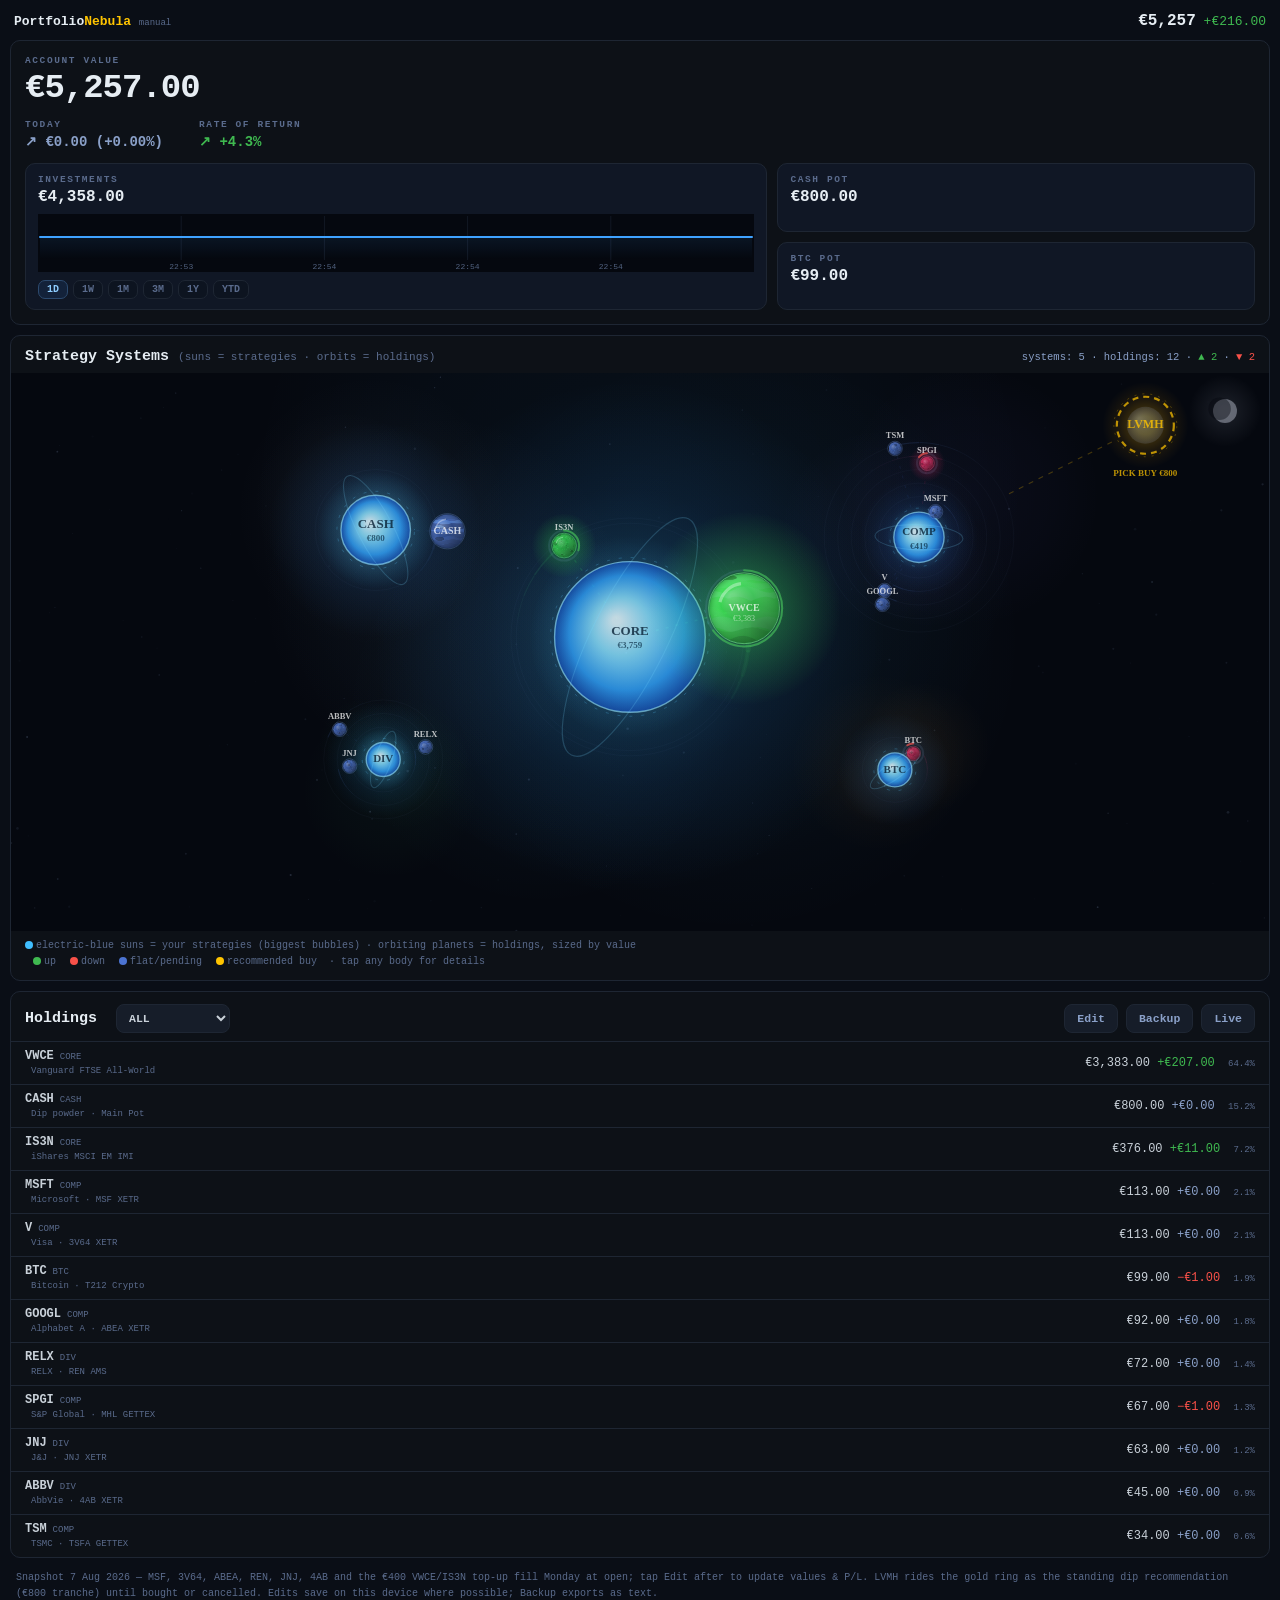
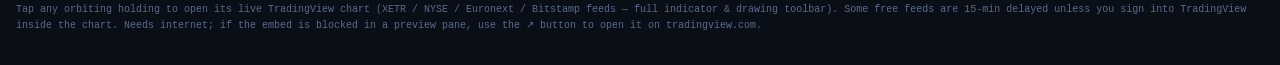
==== index.html @ 0f2f7b7f "Poll immediately on load + BTC price fallback via Worker Yahoo proxy when CoinGecko unreachable" ====
<!DOCTYPE html>
<html lang="en">
<head>
<meta charset="UTF-8">
<meta name="viewport" content="width=device-width, initial-scale=1.0, maximum-scale=1.0, user-scalable=no, viewport-fit=cover">
<meta name="apple-mobile-web-app-capable" content="yes">
<meta name="apple-mobile-web-app-status-bar-style" content="black-translucent">
<meta name="apple-mobile-web-app-title" content="Nebula">
<meta name="theme-color" content="#05080f">
<title>Portfolio Nebula — Final Trade style</title>
<style>
  :root{
    color-scheme:dark;
    --bg:#0a0e16; --card:#0d1117; --border:#1e2633;
    --text:#c9d1d9; --muted:#8aa0c8; --dim:#5a6b8c;
    --green:#3fb950; --red:#f85149; --blue:#4b73d2; --gold:#ffc400;
  }
  *{margin:0;padding:0;box-sizing:border-box;-webkit-tap-highlight-color:transparent}
  html,body{height:100%}
  body{
    background:var(--bg); color:var(--text);
    font-family:ui-monospace,SFMono-Regular,Menlo,Consolas,monospace;
    padding-top:env(safe-area-inset-top); overscroll-behavior:none;
  }
  .card{
    background:var(--card); border:1px solid var(--border); border-radius:10px;
    margin:10px; overflow:hidden;
  }
  .card-head{
    display:flex; justify-content:space-between; align-items:baseline;
    padding:12px 14px 8px; gap:10px; flex-wrap:wrap;
  }
  .card-head h3{font-size:15px; font-weight:600; color:#e6edf3}
  .card-head h3 small{color:var(--dim); font-weight:400; font-size:11px}
  #neb-status{font-size:10.5px; color:var(--muted); text-align:right}
  #stage{position:relative}
  canvas{display:block; width:100%; background:#05080f; touch-action:manipulation}
  .neb-legend{
    padding:7px 14px 10px; font-size:10px; color:var(--dim); line-height:1.6;
  }
  .neb-legend i{display:inline-block;width:8px;height:8px;border-radius:50%;margin:0 3px 0 8px;vertical-align:-1px}
  #tt{
    position:absolute; pointer-events:none; opacity:0; transition:opacity .15s;
    background:rgba(10,14,22,.94); border:1px solid var(--border); border-radius:8px;
    padding:8px 10px; font-size:11px; line-height:1.5; max-width:240px; z-index:5;
  }
  /* account value hero */
  .alabel{font-size:9.5px;letter-spacing:1.6px;color:var(--dim);font-weight:700}
  #acctVal{font-size:34px;font-weight:700;color:#e6edf3;letter-spacing:-1px;margin:3px 0 12px;font-variant-numeric:tabular-nums}
  .astat{font-size:14px;font-weight:700;margin-top:3px;font-variant-numeric:tabular-nums}
  .pot{background:#101725;border:1px solid var(--border);border-radius:10px;padding:10px 12px}
  .pval{font-size:16px;font-weight:700;color:#e6edf3;margin-top:3px;font-variant-numeric:tabular-nums}
  #spark{width:100%;height:58px;display:block;margin-top:8px}
  .rangerow{display:flex;gap:5px;margin-top:8px;flex-wrap:wrap}
  .rbtn{background:#0d1420;color:var(--dim);border:1px solid var(--border);border-radius:7px;
    padding:3px 8px;font-size:10px;font-weight:700;font-family:inherit}
  .rbtn.sel{color:#8ecdff;border-color:#2c4a6e;background:#13223a}
  /* header strip */
  .topline{display:flex; justify-content:space-between; align-items:center; padding:12px 14px 0}
  .topline .brand{font-size:13px; font-weight:700; color:#e6edf3}
  .topline .brand em{font-style:normal; color:var(--gold)}
  .topline .tot{font-size:13px}
  .topline .tot b{font-size:16px; color:#e6edf3}
  /* table + controls */
  .btnrow{display:flex; gap:8px; padding:0 14px 10px}
  button{
    background:#161d29; color:var(--muted); border:1px solid var(--border);
    border-radius:8px; padding:7px 12px; font-size:11.5px; font-weight:600;
    font-family:inherit;
  }
  button.primary{color:#e6edf3; border-color:#2c3a52}
  table{width:100%; border-collapse:collapse; font-size:12px}
  td{padding:7px 14px; border-top:1px solid var(--border)}
  td.val{text-align:right; font-variant-numeric:tabular-nums; white-space:nowrap}
  .up{color:var(--green)} .dn{color:var(--red)} .fl{color:var(--muted)}
  .tag{font-size:9px; color:var(--dim); margin-left:6px}
  input[type=number]{
    width:78px; background:#05080f; color:var(--text); border:1px solid var(--border);
    border-radius:6px; padding:4px 6px; font-size:12px; text-align:right; font-family:inherit;
  }
  #ioArea{width:calc(100% - 28px); margin:0 14px 12px; height:100px; background:#05080f;
    color:var(--muted); border:1px solid var(--border); border-radius:8px; padding:8px;
    font-size:10px; display:none; font-family:inherit}
  footer{padding:2px 16px calc(26px + env(safe-area-inset-bottom)); color:var(--dim); font-size:10px; line-height:1.6}
</style>
</head>
<body>

<div class="topline">
  <div class="brand">Portfolio<em>Nebula</em> <span id="liveStatus" style="font-size:9px;color:var(--dim);font-weight:400">manual</span></div>
  <div class="tot"><b id="total">—</b> <span id="delta"></span></div>
</div>

<div class="card">
  <div style="padding:14px">
    <div class="alabel">ACCOUNT VALUE</div>
    <div id="acctVal">—</div>
    <div style="display:flex;gap:36px;margin-bottom:13px">
      <div><div class="alabel">TODAY</div><div id="acct24" class="astat fl">—</div></div>
      <div><div class="alabel">RATE OF RETURN</div><div id="acctRor" class="astat fl">—</div></div>
    </div>
    <div style="display:flex;gap:10px;flex-wrap:wrap">
      <div class="pot" style="flex:1.5;min-width:175px">
        <div class="alabel">INVESTMENTS</div>
        <div id="acctInv" class="pval">—</div>
        <canvas id="spark"></canvas>
        <div class="rangerow" id="rangeRow">
          <button class="rbtn" data-r="1D">1D</button><button class="rbtn" data-r="1W">1W</button><button class="rbtn" data-r="1M">1M</button><button class="rbtn" data-r="3M">3M</button><button class="rbtn" data-r="1Y">1Y</button><button class="rbtn" data-r="YTD">YTD</button>
        </div>
      </div>
      <div style="flex:1;min-width:125px;display:flex;flex-direction:column;gap:10px">
        <div class="pot" style="flex:1"><div class="alabel">CASH POT</div><div id="acctCash" class="pval">—</div></div>
        <div class="pot" style="flex:1"><div class="alabel">BTC POT</div><div id="acctBtc" class="pval">—</div></div>
      </div>
    </div>
  </div>
</div>

<div class="card">
  <div class="card-head">
    <h3>Strategy Systems <small>(suns = strategies · orbits = holdings)</small></h3>
    <div id="neb-status">—</div>
  </div>
  <div id="stage">
    <canvas id="cv"></canvas>
    <div id="tt"></div>
  </div>
  <div class="neb-legend">
    <i style="background:#40beff;margin-left:0"></i>electric-blue suns = your strategies (biggest bubbles) · orbiting planets = holdings, sized by value
    <br><i style="background:var(--green)"></i>up <i style="background:var(--red)"></i>down
    <i style="background:var(--blue)"></i>flat/pending <i style="background:var(--gold)"></i>recommended buy
    &nbsp;· tap any body for details
  </div>
</div>

<div class="card">
  <div class="card-head"><h3>Holdings
      <select id="grpFilter" style="margin-left:10px;background:#161d29;color:#c9d1d9;border:1px solid var(--border);border-radius:8px;padding:6px 8px;font-size:11.5px;font-weight:600;font-family:inherit">
        <option value="ALL">ALL</option>
      </select>
    </h3>
    <div class="btnrow" style="padding:0">
      <button id="editBtn">Edit</button><button id="ioBtn">Backup</button><button id="liveBtn">Live</button>
    </div>
  </div>
  <div id="livePanel" style="display:none; padding:4px 14px 12px; font-size:11px; color:var(--muted); line-height:2">
    Worker URL <input type="text" id="cfgUrl" placeholder="https://your-worker.workers.dev" style="width:100%;background:#05080f;color:var(--text);border:1px solid var(--border);border-radius:6px;padding:5px 8px;font-family:inherit;font-size:11px"><br>
    Access token <input type="text" id="cfgTok" placeholder="APP_TOKEN" style="width:60%;background:#05080f;color:var(--text);border:1px solid var(--border);border-radius:6px;padding:5px 8px;font-family:inherit;font-size:11px">
    &nbsp;BTC qty <input type="number" id="cfgBtc" step="0.00000001" style="width:110px;background:#05080f;color:var(--text);border:1px solid var(--border);border-radius:6px;padding:5px 8px;font-family:inherit;font-size:11px;text-align:right"><br>
    <button id="cfgSave" class="primary">Save &amp; go live</button>
    <span id="cfgMsg" style="margin-left:8px"></span>
  </div>
  <table id="tbl"></table>
  <textarea id="ioArea" spellcheck="false"></textarea>
</div>

<footer>
  Snapshot 7 Aug 2026 — MSF, 3V64, ABEA, REN, JNJ, 4AB and the €400 VWCE/IS3N top-up fill Monday at open; tap Edit after to update values &amp; P/L.
  LVMH rides the gold ring as the standing dip recommendation (€800 tranche) until bought or cancelled. Edits save on this device where possible; Backup exports as text.
  <br>Tap any orbiting holding to open its live TradingView chart (XETR / NYSE / Euronext / Bitstamp feeds — full indicator &amp; drawing toolbar). Some free feeds are 15-min delayed unless you sign into TradingView inside the chart. Needs internet; if the embed is blocked in a preview pane, use the ↗ button to open it on tradingview.com.
</footer>

<!-- ── full-screen chart modal (TradingView advanced widget) ── -->
<div id="chartModal" style="display:none; position:fixed; inset:0; z-index:50; background:#05080f; flex-direction:column;">
  <div style="display:flex; align-items:center; gap:10px; padding:10px 12px; padding-top:calc(10px + env(safe-area-inset-top)); border-bottom:1px solid var(--border);">
    <strong id="chartTitle" style="font-size:13px; color:#e6edf3;">—</strong>
    <span id="chartSym" style="font-size:11px; color:var(--muted);"></span>
    <span style="flex:1"></span>
    <a id="chartExt" href="#" target="_blank" rel="noopener" style="color:var(--muted); font-size:12px; text-decoration:none; border:1px solid var(--border); border-radius:8px; padding:6px 10px;">tradingview ↗</a>
    <button id="chartClose">✕ close</button>
  </div>
  <div id="tvWrap" style="flex:1; position:relative;">
    <div id="tvContainer" style="position:absolute; inset:0;"></div>
    <div id="tvFallback" style="display:none; position:absolute; inset:0; align-items:center; justify-content:center; color:var(--muted); font-size:12px; text-align:center; padding:30px;">
      The TradingView embed couldn't load here (blocked network or preview sandbox).<br><br>Use the “tradingview ↗” button above — same chart, same tools, in your browser.
    </div>
  </div>
</div>

<script>
(function(){
"use strict";
/* ───────────────────────── data ───────────────────────── */
var GROUPS = {
  core:{label:"CORE"}, comp:{label:"COMP"}, div:{label:"DIV"}, btc:{label:"BTC"}, cash:{label:"CASH"},
  queued:{label:"QUEUED"}, dip:{label:"DIP"}, other:{label:"OTHER"}
};
var DEFAULT = [
  {id:"VWCE", name:"Vanguard FTSE All-World",  grp:"core", val:3383, pl:207},
  {id:"IS3N", name:"iShares MSCI EM IMI",      grp:"core", val:376,  pl:11},
  {id:"MSFT", name:"Microsoft · MSF XETR",     grp:"comp", val:113,  pl:0},
  {id:"V",    name:"Visa · 3V64 XETR",         grp:"comp", val:113,  pl:0},
  {id:"GOOGL",name:"Alphabet A · ABEA XETR",   grp:"comp", val:92,   pl:0},
  {id:"SPGI", name:"S&P Global · MHL GETTEX",  grp:"comp", val:67,   pl:-1},
  {id:"TSM",  name:"TSMC · TSFA GETTEX",       grp:"comp", val:34,   pl:0},
  {id:"RELX", name:"RELX · REN AMS",           grp:"div",  val:72,   pl:0},
  {id:"JNJ",  name:"J&J · JNJ XETR",           grp:"div",  val:63,   pl:0},
  {id:"ABBV", name:"AbbVie · 4AB XETR",        grp:"div",  val:45,   pl:0},
  {id:"BTC",  name:"Bitcoin · T212 Crypto",    grp:"btc",  val:99,   pl:-1},
  {id:"CASH", name:"Dip powder · Main Pot",    grp:"cash", val:800,  pl:0}
];
var PICK = {id:"LVMH", name:"LVMH · MC PAR — recommended dip buy", grp:"pick", val:800, pl:0, tag:"PICK BUY €800"};

/* TradingView symbol per asset — the EUR line you actually own where TV carries it,
   the primary listing otherwise (SPGI/TSM: Gettex lines aren't on TV) */
var TVMAP = {
  VWCE:"XETR:VWCE",  IS3N:"XETR:IS3N",
  MSFT:"XETR:MSF",   V:"XETR:3V64",   GOOGL:"XETR:ABEA",
  SPGI:"NYSE:SPGI",  TSM:"NYSE:TSM",
  RELX:"EURONEXT:REN", JNJ:"XETR:JNJ", ABBV:"XETR:4AB",
  BTC:"BITSTAMP:BTCEUR", LVMH:"EURONEXT:MC"
};

var KEY="tft-nebula-portfolio-v2";
function load(){ try{var s=localStorage.getItem(KEY); if(s) return JSON.parse(s);}catch(e){} return JSON.parse(JSON.stringify(DEFAULT)); }
function save(){ try{ localStorage.setItem(KEY, JSON.stringify(data)); }catch(e){} }
var data=load();

function fmt(n){ return "€"+Math.round(n).toLocaleString("en-IE"); }
function fmt2(n){ return "€"+n.toLocaleString("en-IE",{minimumFractionDigits:2,maximumFractionDigits:2}); }
function fmtSigned(n){ return (n>=0?"+":"−")+"€"+Math.abs(n).toLocaleString("en-IE",{minimumFractionDigits:2,maximumFractionDigits:2}); }

/* score = P/L% mapped to [-1,1], ±5% saturates — drives the TFT color scheme */
function plScore(p){ if(!p.val) return 0; var pct=100*(p.pl||0)/Math.max(1,p.val-(p.pl||0)); return Math.max(-1,Math.min(1,pct/5)); }
function nebRGB(score){
  var a=Math.min(1,Math.abs(score));
  if(score>0.12)  return [20+a*50, 160+a*95, 60+a*30];
  if(score<-0.12) return [210+a*45, 35+a*20, 70+a*90];
  return [75,115,210];
}
function nebRGBA(score,alpha){ var c=nebRGB(score); return "rgba("+Math.round(c[0])+","+Math.round(c[1])+","+Math.round(c[2])+","+alpha+")"; }

/* ── procedural planet surfaces ─────────────────────────────────────
   Each holding gets a persistent look seeded by its ticker: gas-giant
   bands for big bodies, rocky speckle for small ones. Rendered once to
   an offscreen canvas and cached; colors follow the P/L palette. */
function hashSeed(s){ var h=2166136261; for(var i=0;i<s.length;i++){ h^=s.charCodeAt(i); h=Math.imul(h,16777619); } return h>>>0; }
function mulberry32(a){ return function(){ a|=0; a=(a+0x6D2B79F5)|0; var t=Math.imul(a^(a>>>15),1|a); t=(t+Math.imul(t^(t>>>7),61|t))^t; return ((t^(t>>>14))>>>0)/4294967296; }; }
var _texCache={};
function shade(c,f){ return [Math.max(0,Math.min(255,c[0]*f)),Math.max(0,Math.min(255,c[1]*f)),Math.max(0,Math.min(255,c[2]*f))]; }
function rgbStr(c,a){ return "rgba("+Math.round(c[0])+","+Math.round(c[1])+","+Math.round(c[2])+","+(a==null?1:a)+")"; }
function planetTexture(sym,r,c){
  var bucket=(c[0]<<16)|(c[1]<<8)|c[2];
  var gas=r>=13;
  var key=sym+"|"+bucket+"|"+(gas?"g":"r");
  if(_texCache[key]) return _texCache[key];
  var S=128, cv2=document.createElement("canvas");
  cv2.width=S; cv2.height=S;
  var g=cv2.getContext("2d");
  var rnd=mulberry32(hashSeed(sym));
  /* base */
  g.fillStyle=rgbStr(c); g.fillRect(0,0,S,S);
  if(gas){
    /* banded gas giant: horizontal strata with seeded wobble */
    var bands=5+Math.floor(rnd()*5), y=0;
    for(var b=0;b<bands;b++){
      var h=(S/bands)*(0.6+rnd()*0.8);
      var f=0.72+rnd()*0.66;                 /* light/dark strata */
      var col=shade(c,f);
      var wob=2+rnd()*5, ph=rnd()*6.283;
      g.fillStyle=rgbStr(col,0.9);
      g.beginPath();
      g.moveTo(0,y);
      for(var x=0;x<=S;x+=8) g.lineTo(x, y+Math.sin(x/S*6.283*1.5+ph)*wob);
      for(var x2=S;x2>=0;x2-=8) g.lineTo(x2, y+h+Math.sin(x2/S*6.283*1.5+ph+1.3)*wob);
      g.closePath(); g.fill();
      /* occasional storm oval */
      if(rnd()<0.35){
        var sx=rnd()*S, sy=y+h*0.5, sw=6+rnd()*14, sh=3+rnd()*5;
        g.fillStyle=rgbStr(shade(c,f>1?0.6:1.5),0.8);
        g.beginPath(); g.ellipse(sx,sy,sw,sh,0,0,6.283); g.fill();
      }
      y+=h; if(y>S)break;
    }
  }else{
    /* rocky world: speckle + a few craters */
    for(var i=0;i<260;i++){
      var f2=0.65+rnd()*0.8;
      g.fillStyle=rgbStr(shade(c,f2),0.55);
      var px=rnd()*S, py=rnd()*S, pr=0.8+rnd()*2.6;
      g.beginPath(); g.arc(px,py,pr,0,6.283); g.fill();
    }
    var craters=3+Math.floor(rnd()*4);
    for(var k2=0;k2<craters;k2++){
      var cx2=rnd()*S, cy2=rnd()*S, cr2=4+rnd()*9;
      g.fillStyle=rgbStr(shade(c,0.62),0.7);
      g.beginPath(); g.arc(cx2,cy2,cr2,0,6.283); g.fill();
      g.strokeStyle=rgbStr(shade(c,1.45),0.6); g.lineWidth=1.5;
      g.beginPath(); g.arc(cx2,cy2,cr2,3.5,5.8); g.stroke();
    }
  }
  _texCache[key]=cv2;
  return cv2;
}

/* ───────────────────────── header / table ───────────────────────── */
var editing=false;
/* ── ACCOUNT VALUE hero: totals, today's move, return %, pots, 24h sparkline ── */
var PIECASH=0;   /* pie cash awaiting execution, from the live feed */
var ABKEY="tft-nebula-acctbase-v3", HKEY="tft-nebula-hist-v3", DKEY="tft-nebula-daily-v1", RKEY="tft-nebula-range-v1";
var AB=(function(){try{var s=localStorage.getItem(ABKEY);if(s)return JSON.parse(s);}catch(e){}return{d:"",v:0};})();
var HIST=(function(){try{var s=localStorage.getItem(HKEY);if(s)return JSON.parse(s);}catch(e){}return[];})();
var DAILY=(function(){try{var s=localStorage.getItem(DKEY);if(s)return JSON.parse(s);}catch(e){}return[];})();
var RANGE=(function(){try{return localStorage.getItem(RKEY)||"1D";}catch(e){return "1D";}})();
/* Historical backfill reconstructed from the T212 API (orders + transactions since
   account opening 21 Apr 2025, valued at daily closes; dividends excluded — API scope).
   One value per day starting SEED_T0. Live recorded days always override the seed. */
var SEED_T0=1745226000000, SEED_STEP=86400000;
var SEED_V=[600,607.96,610.33,605.91,803.31,979.32,946.17,801.2,781.16,779.75,1023.62,1007.69,552.05,552.05,550.76,553.47,868.99,868.22,869.34,844.66,552.32,552.28,312.31,123.08,118.58,0,0,0,0,0,0,0,0,0,0,0,0,148.11,148.75,148.12,848.12,823.02,823.81,708.9,1419.37,1416.76,191.19,181.33,81.58,0,0.92,0.92,0.92,0.92,0.92,0.92,0.92,0.92,0.92,0.92,0.92,0.92,0.92,0.92,0.92,0.92,0.92,0.92,0.92,0.92,0.92,0.92,0.92,0.92,0.92,0.92,0.92,0.92,0.92,0.92,0.93,0.93,0.93,0.93,0.93,0.93,0.93,0.93,0.93,0.93,0.93,0.93,0.93,0.93,0.93,0.93,0.93,0.93,0.93,0.93,0.93,0.93,0.93,0.93,0.93,0.93,0.93,0.93,0.93,0.93,0.93,0.93,0.93,0.93,0.93,0.93,0.93,0.93,0.93,0.93,0.93,0.93,0.93,0.93,0.93,0.93,0.93,0.93,0.93,0.93,0.93,0.93,0.93,0.93,0.94,0.94,0.94,0.94,0.94,0.94,0.94,0.94,0.94,0.94,0.94,0.94,0.94,0.94,0.94,0.94,0.94,0.94,0.94,0.94,0.94,0.94,0.94,0.94,0.94,0.94,0.94,0.94,10.94,11.08,1014.55,1023.21,2010.21,2010.26,2020.34,2016.62,2013.18,1112.42,1092.44,1092.44,1092.45,1103.14,1099.69,1108.56,1119.72,1105.96,1105.96,1105.96,1276.01,1275.02,1264.01,1268.95,1267.39,1267.39,1267.39,1794.5,1793.03,1666.41,1668.93,4156.23,4156.37,4156.51,4168.17,4161.34,4170.78,4150,4137.18,2353.9,2353.95,1375.41,0,0,0,0,0,0,0,0,0,0,0,0,0,0,0,0,0,0,0,0,0,0,0,0,0,0,0,0,0,0,0,0,0,0,0,0,0,0,0,0,0,0,0,0,0,0,0,0,0,0,0,0,0,0,0,0,0,0,0,0,0,0,0,0,0,0,0,0,0,0,0,0,0,0,0,0,0,0,0,0,0,0,0,0,0,0,0,0,0,0,0,0,0,0,0,0,0,0,0,0,0,0,0,0,0,0,0,0,0,0,0,0,0,0,0,0,0,0,0,0,0,0,0,0,0,0,0,0,0,0,0,0,0,0,0,0,0,0,0,1496.83,1496.9,1496.97,1497.04,1497.11,1497.19,1497.26,1497.33,1488.48,1516.52,0,0,0,0,1501.55,1513.87,4687.85,4048.72,3619.04,3619.04,3619.04,3597.72,3591.31,2986.87,2992.56,2991.56,2991.56,2991.56,2989.86,2975.17,4980.84,4997.45,4997.54,4997.64,4997.73,5012.67,5045.19,5091.75,4690.08,4695.16,4695.22,4695.29,4705.76,4261.95,4312.77,4329.95,4290.67,4264.39,4262.56,4241.05,4232.69,4268.64,4272.33,4309.22,4309.27,4259.31,4287.32,4286.55,3927.5,6440.61,6447.72,6447.86,6448.01,6469.11,6491.42,6473.71,5962.24,5922.64,5922.76,5522.88,5507.05,5460.28,4703.13,4714.8,2403.91,2395.94,2374.54,2403.95,2396.86,2405.05,2418.23,2406.32,2406.34,2406.36,2334.15,2291.87,2302,2274.43,2266.34,2231.82,2198.55,4423.85,5378.71,5385.56,5368.88,5387.02,5229.67,5215.1,4489.62,4454.62,4437.67,4472.76,3982.55,3982.6,3982.65,3757.15,3756.66,3758.11,3748.74,3709.03,3709.06,3489.09,3504.17,3512.45,3509.16,3470.96,3477.64,3477.66,3477.68,3457.97,3462.56,3432.79,5932.22,5953.75,5953.89,5954.03,5993.39,6046.74,6369.46,6364.55,5655.38];
function seedDaily(){
  var out=[],t=SEED_T0;
  for(var i=0;i<SEED_V.length;i++,t+=SEED_STEP) out.push([t,SEED_V[i]]);
  return out;
}
function rangeCutoff(r){
  var now=Date.now();
  if(r==="1W")return now-7*864e5;
  if(r==="1M")return now-31*864e5;
  if(r==="3M")return now-92*864e5;
  if(r==="1Y")return now-365*864e5;
  if(r==="YTD"){var d=new Date();return new Date(d.getFullYear(),0,1).getTime();}
  return now-24*3600*1000;   /* 1D */
}
function drawSpark(){
  var sc=document.getElementById("spark");
  if(!sc||!sc.getContext)return;
  var dpr=Math.min((window.devicePixelRatio||1),2);
  var w=sc.clientWidth||200,h=sc.clientHeight||58;
  if(!w||!h)return;
  sc.width=Math.round(w*dpr); sc.height=Math.round(h*dpr);
  var g=sc.getContext("2d"); g.setTransform(dpr,0,0,dpr,0,0);
  var cut=rangeCutoff(RANGE);
  /* 1D reads the per-minute series; longer ranges read the one-point-per-day series,
     padded with the minute series while the daily history is still young */
  var pts;
  if(RANGE==="1D") pts=HIST.filter(function(p){return p[0]>=cut;});
  else{
    var rec=DAILY.map(function(p){return [p[0],p[1]];});
    var firstRec=rec.length?rec[0][0]-43200000:Infinity;
    pts=seedDaily().filter(function(p){return p[0]<firstRec;}).concat(rec)
        .filter(function(p){return p[0]>=cut;});
    if(pts.length<2){
      var merged=pts.concat(HIST.filter(function(p){return p[0]>=cut;}));
      merged.sort(function(a,b){return a[0]-b[0];});
      pts=merged;
    }
  }
  if(!pts.length)return;
  if(pts.length===1) pts=[[pts[0][0]-60000,pts[0][1]],[Date.now(),pts[0][1]]];
  var plotB=h-12;   /* reserve a strip for time labels */
  var lo=Infinity,hi=-Infinity;
  pts.forEach(function(p){if(p[1]<lo)lo=p[1];if(p[1]>hi)hi=p[1];});
  if(hi-lo<1){hi+=1;lo-=1;}
  var pad=(hi-lo)*0.15; lo-=pad; hi+=pad;
  var t0=pts[0][0], t1=pts[pts.length-1][0], span=Math.max(1,t1-t0);
  var X=function(p){return (p[0]-t0)/span*(w-4)+2;};
  var Y=function(p){return plotB-3-(p[1]-lo)/(hi-lo)*(plotB-6);};
  /* faint vertical gridlines + time labels, like the T212 card */
  g.strokeStyle="rgba(140,170,220,0.10)"; g.lineWidth=1;
  g.fillStyle="rgba(90,107,140,0.9)"; g.font="500 8px ui-monospace,monospace"; g.textAlign="center";
  for(var gi=1;gi<5;gi++){
    var gx=w*gi/5;
    g.beginPath(); g.moveTo(gx,2); g.lineTo(gx,plotB); g.stroke();
    if(gi%2===1||RANGE==="1D"){
      var lt=new Date(t0+span*gi/5);
      var lbl=RANGE==="1D"?lt.toTimeString().slice(0,5)
             :lt.toLocaleDateString("en-GB",{day:"numeric",month:"short"});
      g.fillText(lbl,gx,h-3);
    }
  }
  /* soft under-glow */
  var fillg=g.createLinearGradient(0,0,0,plotB);
  fillg.addColorStop(0,"rgba(64,160,255,0.18)"); fillg.addColorStop(1,"rgba(64,160,255,0)");
  g.beginPath(); g.moveTo(X(pts[0]),plotB-1);
  pts.forEach(function(p){g.lineTo(X(p),Y(p));});
  g.lineTo(X(pts[pts.length-1]),plotB-1); g.closePath();
  g.fillStyle=fillg; g.fill();
  /* the line */
  g.strokeStyle="#3fa2ff"; g.lineWidth=2; g.lineJoin="round"; g.lineCap="round";
  g.beginPath();
  pts.forEach(function(p,i){ i?g.lineTo(X(p),Y(p)):g.moveTo(X(p),Y(p)); });
  g.stroke();
}
/* range buttons */
(function(){
  var row=document.getElementById("rangeRow"); if(!row||!row.querySelectorAll)return;
  var btns=row.querySelectorAll(".rbtn");
  function mark(){ btns.forEach(function(b){ b.classList.toggle("sel",b.dataset.r===RANGE); }); }
  btns.forEach(function(b){
    b.addEventListener("click",function(){
      RANGE=b.dataset.r;
      try{localStorage.setItem(RKEY,RANGE);}catch(_){}
      mark(); drawSpark();
    });
  });
  mark();
})();
function updateAcct(tot,pl){
  var inv=0,cash=0,btc=0;
  data.forEach(function(p){
    if(p.grp==="cash")cash+=p.val;
    else if(p.grp==="btc")btc+=p.val;
    else inv+=p.val;
  });
  /* queued pie cash rides in as its own grp ("queued") and lands in inv above, matching T212 */
  var e;
  if(e=document.getElementById("acctVal")) e.textContent=fmt2(tot);
  if(e=document.getElementById("acctInv")) e.innerHTML=fmt2(inv)+
    (PIECASH>0.01?' <span class="tag">incl. '+fmt2(PIECASH)+' queued</span>':"");
  if(e=document.getElementById("acctCash")) e.textContent=fmt2(cash);
  if(e=document.getElementById("acctBtc")) e.textContent=fmt2(btc);
  /* today's move vs the day's first seen total.
     Baseline only anchors on LIVE data (or in pure-manual mode), and upgrades
     itself if it was first seeded from stale local values before the feed woke up. */
  var day=new Date().toDateString();
  var canBase=(typeof liveOK!=="undefined"&&liveOK)||!(LIVECFG&&LIVECFG.url&&LIVECFG.token);
  if(canBase&&(AB.d!==day||!AB.v||!AB.live)){
    AB={d:day,v:tot,live:(typeof liveOK!=="undefined"&&liveOK)};
    try{localStorage.setItem(ABKEY,JSON.stringify(AB));}catch(_){}
  }
  var ch=(AB.d===day&&AB.v)?tot-AB.v:0, chPct=(AB.d===day&&AB.v)?100*ch/AB.v:0;
  if(e=document.getElementById("acct24")){
    e.className="astat "+(Math.abs(ch)<0.005?"fl":(ch>=0?"up":"dn"));
    e.textContent=(ch>=0?"↗ ":"↘ ")+"€"+Math.abs(ch).toLocaleString("en-IE",{minimumFractionDigits:2,maximumFractionDigits:2})+
      " ("+(chPct>=0?"+":"−")+Math.abs(chPct).toFixed(2)+"%)";
  }
  /* rate of return: total unrealised P/L over cost */
  var cost=tot-pl, ror=cost>0?100*pl/cost:0;
  if(e=document.getElementById("acctRor")){
    e.textContent=(ror>=0?"↗ +":"↘ −")+Math.abs(ror).toFixed(1)+"%";
    e.className="astat "+(ror>=0?"up":"dn");
  }
  /* 24h history for the sparkline — one point per minute, live (or manual-mode) totals only */
  var now=Date.now();
  if(canBase&&(!HIST.length||now-HIST[HIST.length-1][0]>=60000)){
    HIST.push([now,tot]);
    var cut=now-25*3600*1000;
    HIST=HIST.filter(function(p){return p[0]>=cut;});
    if(HIST.length>600)HIST=HIST.slice(-600);
    try{localStorage.setItem(HKEY,JSON.stringify(HIST));}catch(_){}
  }
  /* long-term series: one point per calendar day (today's point tracks the latest value) */
  if(canBase){
    var dk=new Date().toDateString();
    if(DAILY.length&&DAILY[DAILY.length-1][2]===dk) DAILY[DAILY.length-1]=[now,tot,dk];
    else DAILY.push([now,tot,dk]);
    if(DAILY.length>750)DAILY=DAILY.slice(-750);
    try{localStorage.setItem(DKEY,JSON.stringify(DAILY));}catch(_){}
  }
  drawSpark();
}
function renderMeta(){
  var tot=0,pl=0; data.forEach(function(p){tot+=p.val; pl+=(p.pl||0);});
  document.getElementById("total").textContent=fmt(tot);
  var d=document.getElementById("delta");
  d.textContent=fmtSigned(pl); d.className=pl>=0?"up":"dn";
  updateAcct(tot,pl);
}
var grpFilter="ALL";
var GROUP_LABELS={core:"Core",comp:"Compounding",div:"Dividend",btc:"BTC",cash:"Cash",queued:"Queued orders",dip:"Dip buys",other:"Other"};
function renderFilterOptions(){
  var sel=document.getElementById("grpFilter"); if(!sel)return;
  var present={}; data.forEach(function(p){present[p.grp]=1;});
  sel.innerHTML='<option value="ALL">ALL</option>';
  Object.keys(GROUPS).forEach(function(g){
    if(!present[g])return;
    var o=document.createElement("option");
    o.value=g; o.textContent=GROUP_LABELS[g]||GROUPS[g].label;
    sel.appendChild(o);
  });
  sel.value=(grpFilter==="ALL"||present[grpFilter])?grpFilter:"ALL";
}
function renderTable(){
  var t=document.getElementById("tbl"); t.innerHTML="";
  renderFilterOptions();
  var tot=0; data.forEach(function(p){tot+=p.val;});
  var rows=data.slice().sort(function(a,b){return b.val-a.val;});
  if(grpFilter!=="ALL") rows=rows.filter(function(p){return p.grp===grpFilter;});
  var ftot=0,fpl=0; rows.forEach(function(p){ftot+=p.val; fpl+=(p.pl||0);});
  if(grpFilter!=="ALL"){
    var hr=document.createElement("tr");
    hr.innerHTML='<td><strong>'+(GROUP_LABELS[grpFilter]||grpFilter)+'</strong> <span class="tag">subtotal</span></td>'+
      '<td class="val">'+fmt2(ftot)+' <span class="'+(fpl>=0?"up":"dn")+'">'+fmtSigned(fpl)+'</span>'+
      ' <span class="tag">'+(tot?(100*ftot/tot).toFixed(1):"0.0")+'%</span></td>';
    t.appendChild(hr);
  }
  rows.forEach(function(p){
    var s=plScore(p), cls=s>0.12?"up":(s<-0.12?"dn":"fl");
    var tr=document.createElement("tr");
    var val = editing
      ? '<input type="number" value="'+p.val+'" data-id="'+p.id+'" data-f="val"> ' +
        '<input type="number" value="'+(p.pl||0)+'" data-id="'+p.id+'" data-f="pl" style="width:60px">'
      : fmt2(p.val)+' <span class="'+cls+'">'+fmtSigned(p.pl||0)+'</span>'+
        ' <span class="tag">'+(100*p.val/tot).toFixed(1)+'%</span>';
    tr.innerHTML='<td><strong>'+p.id+'</strong><span class="tag">'+GROUPS[p.grp].label+'</span>'+
      '<br><span class="tag">'+p.name+'</span></td><td class="val">'+val+'</td>';
    t.appendChild(tr);
  });
  if(editing){
    t.querySelectorAll("input").forEach(function(inp){
      inp.addEventListener("change",function(){
        var p=data.find(function(x){return x.id===inp.dataset.id;});
        var v=parseFloat(inp.value);
        if(!isNaN(v)){ if(inp.dataset.f==="val"&&v>=0)p.val=v; if(inp.dataset.f==="pl")p.pl=v;
          save(); renderMeta(); nebUpdate(); }
      });
    });
  }
}
document.getElementById("grpFilter").addEventListener("change",function(){
  grpFilter=this.value; renderTable();
});
document.getElementById("editBtn").addEventListener("click",function(){
  editing=!editing; this.textContent=editing?"Done":"Edit";
  this.classList.toggle("primary",editing); renderTable();
});
var ioArea=document.getElementById("ioArea");
document.getElementById("ioBtn").addEventListener("click",function(){
  if(ioArea.style.display==="block"){
    try{var a=JSON.parse(ioArea.value); if(Array.isArray(a)&&a.length){data=a; save(); renderMeta(); renderTable(); nebUpdate();}}
    catch(e){ alert("Bad JSON — nothing changed."); }
    ioArea.style.display="none"; this.textContent="Backup";
  }else{ ioArea.value=JSON.stringify(data); ioArea.style.display="block"; this.textContent="Apply"; }
});

/* ───────────────────────── nebula engine (Final Trade style) ─────────────────────────
   Hierarchy: STRATEGIES are suns; HOLDINGS orbit their sun as planets.
   Sun size = strategy total; planet size = position value; planet color = P/L. */
var _neb={nodes:{}, stars:[], t:0, prevTs:0, W:0, H:0, pulses:[]};
/* #6 parallax: gyroscope on iPhone, pointer on desktop */
var _par={x:0,y:0,tx:0,ty:0,gyro:false};
function parTilt(e){
  if(e.gamma==null&&e.beta==null)return;
  _par.gyro=true;
  _par.tx=Math.max(-1,Math.min(1,(e.gamma||0)/28));
  _par.ty=Math.max(-1,Math.min(1,((e.beta||0)-45)/28));
}
window.addEventListener("deviceorientation",parTilt);
/* iOS needs an explicit user click to grant motion access — show a small chip until granted */
if(typeof DeviceOrientationEvent!=="undefined"&&typeof DeviceOrientationEvent.requestPermission==="function"){
  (function(){
    var tb=document.createElement("button");
    tb.textContent="✦ enable tilt";
    tb.style.cssText="position:absolute;top:10px;left:10px;z-index:5;background:rgba(13,25,45,0.85);"+
      "color:#8ecdff;border:1px solid rgba(90,180,255,0.45);border-radius:14px;padding:5px 11px;"+
      "font:600 11px ui-monospace,monospace;cursor:pointer;-webkit-tap-highlight-color:transparent;";
    document.getElementById("stage").appendChild(tb);
    tb.addEventListener("click",function(){
      DeviceOrientationEvent.requestPermission().then(function(s){
        if(s==="granted"){ window.addEventListener("deviceorientation",parTilt); tb.remove(); }
        else{
          tb.textContent="tilt blocked — allow Motion in Safari settings";
          setTimeout(function(){tb.remove();},4000);
        }
      }).catch(function(){
        tb.textContent="tilt unavailable";
        setTimeout(function(){tb.remove();},2500);
      });
    });
    /* if motion events already flow (older iOS / permission remembered), drop the chip */
    setTimeout(function(){ if(_par.gyro)tb.remove(); },2500);
  })();
}
/* #8 market-hours sky */
var _sky={k:1,open:true,last:-1};
function marketOpen(){
  function inWin(tz,sh,sm,eh,em){
    try{
      var parts=new Intl.DateTimeFormat("en-GB",{timeZone:tz,hour:"2-digit",minute:"2-digit",weekday:"short",hour12:false}).formatToParts(new Date());
      var o={}; parts.forEach(function(x){o[x.type]=x.value;});
      if(o.weekday==="Sat"||o.weekday==="Sun")return false;
      var mins=parseInt(o.hour,10)*60+parseInt(o.minute,10);
      return mins>=sh*60+sm && mins<eh*60+em;
    }catch(e){ return true; }
  }
  return inWin("Europe/Berlin",9,0,17,30)||inWin("America/New_York",9,30,16,0);
}
/* #7 fog hues per strategy system */
var FOGHUES={core:"64,190,255",comp:"120,110,255",div:"63,185,120",btc:"255,170,60",cash:"140,160,190",queued:"170,180,210",dip:"255,196,0",other:"190,120,255"};
function addPulse(id,delta){
  if(Math.abs(delta)<0.01)return;
  _neb.pulses.push({id:id,t0:_neb.t,delta:delta});
  if(_neb.pulses.length>30)_neb.pulses.shift();
}
var lerp=function(a,b,t){return a+(b-a)*t;};
var cv=document.getElementById("cv");

function initStars(W,H){
  if(_neb.stars.length && _neb.W===W && _neb.H===H) return;
  _neb.W=W; _neb.H=H;
  var n=Math.round(Math.max(110,Math.min(320,(W*H)/3400)));
  _neb.stars=Array.from({length:n},function(){return{
    x:Math.random()*W, y:Math.random()*H, r:0.3+Math.random()*1.1,
    z:0.25+Math.random()*0.75,
    base:0.06+Math.random()*0.28, phase:Math.random()*Math.PI*2,
    freq:0.0003+Math.random()*0.0009};});
}
function ellipsePerim(a,b){var h=Math.pow(a-b,2)/Math.pow(a+b,2);return Math.PI*(a+b)*(1+(3*h)/(10+Math.sqrt(4-3*h)));}
/* equal ARC-length placement, weighted by each body's arc need */
function placeOnEllipse(a,b,needs,phaseFrac){
  var SAMP=720,cum=[0],px=a,py=0,total=0;
  for(var i=1;i<=SAMP;i++){var th=(i/SAMP)*Math.PI*2,x=a*Math.cos(th),y=b*Math.sin(th);
    total+=Math.hypot(x-px,y-py); cum.push(total); px=x; py=y;}
  var needSum=needs.reduce(function(s,n){return s+n;},0)||1;
  var out=[],acc=(phaseFrac||0)*total;
  needs.forEach(function(n){
    var target=(acc+n/2)%total; acc+=n/needSum*total*(needSum>total?1:needSum/needSum);
    acc=(acc)% (total+1e9); // cursor advances by this body's share below
    var lo=0,hi=SAMP;
    while(lo<hi){var mid=(lo+hi)>>1; if(cum[mid]<target)lo=mid+1; else hi=mid;}
    out.push((lo/SAMP)*Math.PI*2);
  });
  return out;
}
function nebUpdate(){
  var W=cv.clientWidth||360, H=cv.clientHeight||420, CX=W/2, CY=H/2;
  var seen={};
  /* aggregate strategies */
  var groups={};
  data.forEach(function(p){
    var g=groups[p.grp]=groups[p.grp]||{grp:p.grp,total:0,pl:0,items:[]};
    g.total+=p.val; g.pl+=(p.pl||0); g.items.push(p);
  });
  var glist=Object.keys(GROUPS).filter(function(g){return groups[g];}).map(function(g){return groups[g];});
  var tot=0,maxG=0,maxP=0;
  glist.forEach(function(g){ tot+=g.total; if(g.total>maxG)maxG=g.total;
    g.items.forEach(function(p){ if(p.val>maxP)maxP=p.val; }); });

  /* SUNS are always the biggest bodies: sun radius from strategy total,
     with a hard floor above the largest planet it hosts */
  var sunMax=Math.min(W,H)*0.135, sunMin=17;
  var plMax=Math.min(W,H)*0.062,  plMin=6.5;
  var rPl =function(v){return Math.max(plMin, Math.sqrt(v/maxP)*plMax);};
  var rSun=function(g){
    var base=Math.max(sunMin,Math.sqrt(g.total/maxG)*sunMax);
    var biggest=Math.max.apply(null,g.items.map(function(p){return rPl(p.val);}));
    return Math.max(base, biggest*1.35);   /* the sun always out-sizes its planets */
  };

  /* SPREAD: biggest system holds the centre; the rest take the quadrants.
     Each system gets a room budget (distance to nearest edge); orbits compress to fit. */
  var sorted=glist.slice().sort(function(a,b){return b.total-a.total;});
  var spots=[
    {x:0.50,y:0.44},{x:0.22,y:0.20},{x:0.79,y:0.22},{x:0.23,y:0.78},{x:0.78,y:0.77}
  ];
  sorted.forEach(function(g,idx){
    var sp=spots[Math.min(idx,spots.length-1)];
    var bx=sp.x*W, by=sp.y*H;
    var room=Math.min(bx,W-bx,by,H-by)-14;          /* radius available to this system */
    var gs=Math.max(-1,Math.min(1,(100*g.pl/Math.max(1,g.total-g.pl))/5));
    var sr=rSun(g), sid="SUN__"+g.grp;
    g._sr=sr; g._room=room; g._bx=bx; g._by=by;
    seen[sid]=1;
    if(!_neb.nodes[sid]){
      _neb.nodes[sid]={id:sid,sym:GROUPS[g.grp].label,grp:g.grp,isPlanet:true,isSun:true,feat:false,
        x:CX+(Math.random()-0.5)*60,y:CY+(Math.random()-0.5)*60,
        bx:bx,by:by,score:gs,tScore:gs,r:sr,tR:sr,alpha:0,tAlpha:1,
        val:g.total,pl:g.pl,name:GROUPS[g.grp].label+" strategy — "+g.items.length+" holding"+(g.items.length>1?"s":""),
        driftPX:Math.random()*6.28,driftPY:Math.random()*6.28,
        driftFX:0.00022+Math.random()*0.00014,driftFY:0.00018+Math.random()*0.00014,
        driftAmp:3+Math.random()*3};
    }else{
      var n=_neb.nodes[sid];
      if(n.alpha>0.5) addPulse(sid, g.total-n.val);
      n.bx=bx;n.by=by;n.tScore=gs;n.tR=sr;n.tAlpha=1;n.val=g.total;n.pl=g.pl;
      n.name=GROUPS[g.grp].label+" strategy — "+g.items.length+" holding"+(g.items.length>1?"s":"");
    }
    /* holdings orbit their sun, staggered radii so orbits nest — compressed to the room budget */
    var sortedItems=g.items.slice().sort(function(a,b){return b.val-a.val;});
    var rawOuter=sr;
    sortedItems.forEach(function(p,pi){
      var pr0=rPl(p.val);
      rawOuter=Math.max(rawOuter, sr+pr0+9+pi*(pr0*0.85+8)+pr0);
    });
    var kfit=1;
    var biggestPl=Math.max.apply(null,sortedItems.map(function(p){return rPl(p.val);}));
    if(rawOuter>room && rawOuter>sr){ kfit=Math.max(0.35,(room-biggestPl-4-sr)/(rawOuter-sr-biggestPl)); }
    sortedItems.forEach(function(p,pi){
      var pid=p.id+"__orb"; seen[pid]=1;
      var pr=rPl(p.val);
      var oR=sr+(pr+9+pi*(pr*0.85+8))*kfit;
      var ps=plScore(p);
      if(!_neb.nodes[pid]){
        _neb.nodes[pid]={id:pid,sym:p.id,sun:sid,isPlanet:false,isOrb:true,label:p.id,
          x:bx,y:by,oAngle:(pi/sortedItems.length)*6.283+Math.random()*0.5,
          oSpeed:(0.00022+Math.random()*0.00028)*(pi%2?1:-1),
          oR:oR,tOR:oR,score:ps,tScore:ps,r:pr,tR:pr,alpha:0,tAlpha:1,
          val:p.val,pl:p.pl||0,name:p.name};
      }else{
        var m=_neb.nodes[pid];
        if(m.alpha>0.5) addPulse(pid, p.val-m.val);
        m.tScore=ps;m.tR=pr;m.tOR=oR;m.tAlpha=1;m.val=p.val;m.pl=p.pl||0;m.sun=sid;m.name=p.name;
        m.move=p.movePct||0;
      }
    });
  });

  /* gold pick — LVMH pinned to the top edge, tethered toward the Compounders sun */
  var compG=glist.filter(function(g){return g.grp==="comp";})[0];
  var gx,gy;
  if(compG&&compG._bx!=null){
    /* push outward from the comp sun toward the nearest corner, clamped inside the frame */
    var dirX=compG._bx<CX?-1:1, dirY=compG._by<CY?-1:1;
    gx=Math.max(46,Math.min(W-46,compG._bx+dirX*(compG._room+34)));
    gy=Math.max(52,Math.min(H-64,compG._by+dirY*(compG._room+20)));
  }else{ gx=W-52; gy=56; }
  var gid="PICK__planet"; seen[gid]=1;
  var gr=Math.max(14,rPl(PICK.val)*1.1);
  var compSun=_neb.nodes["SUN__comp"];
  var tx=compSun?compSun.bx:CX, ty=compSun?compSun.by:CY;
  if(!_neb.nodes[gid]){
    _neb.nodes[gid]={id:gid,sym:PICK.id,grp:"pick",isPlanet:true,feat:true,
      x:gx,y:gy,bx:gx,by:gy,score:0,tScore:0,r:gr,tR:gr,alpha:0,tAlpha:1,
      val:PICK.val,pl:0,name:PICK.name,tag:PICK.tag,
      tetherX:tx,tetherY:ty,
      driftPX:Math.random()*6.28,driftPY:Math.random()*6.28,
      driftFX:0.0002,driftFY:0.00018,driftAmp:3};
  }else{var gg=_neb.nodes[gid]; gg.bx=gx;gg.by=gy;gg.tR=gr;gg.tAlpha=1;
    gg.tetherX=tx; gg.tetherY=ty;}

  Object.keys(_neb.nodes).forEach(function(id){ if(!seen[id]) _neb.nodes[id].tAlpha=0; });
}

function nebRender(){
  var now=performance.now();
  var dt=_neb.prevTs?Math.min(now-_neb.prevTs,50):16;
  _neb.prevTs=now; _neb.t+=dt; var t=_neb.t;
  var dpr=Math.min(window.devicePixelRatio||1,2);
  var W=cv.clientWidth,H=cv.clientHeight;
  if(cv.width!==Math.round(W*dpr)){cv.width=Math.round(W*dpr);cv.height=Math.round(H*dpr);_neb.stars=[];}
  var ctx=cv.getContext("2d");
  ctx.setTransform(dpr,0,0,dpr,0,0);
  initStars(W,H);
  ctx.fillStyle="#05080f"; ctx.fillRect(0,0,W,H);
  /* #8: sky brightness follows Xetra/NYSE hours (re-checked every 15s, gentle fade) */
  if(_sky.last<0||t-_sky.last>15000){ _sky.last=t; _sky.open=marketOpen(); }
  _sky.k+=((_sky.open?1:0)-_sky.k)*(1-Math.pow(0.999,dt));
  var bm=0.55+0.5*_sky.k;
  /* #6: ease parallax toward tilt/pointer target */
  var pf=1-Math.pow(0.96,dt/16.67);
  _par.x+=(_par.tx-_par.x)*pf; _par.y+=(_par.ty-_par.y)*pf;
  _neb.stars.forEach(function(s){
    var a=s.base*(0.55+0.45*Math.sin(t*s.freq+s.phase))*bm;
    ctx.beginPath(); ctx.arc(s.x+_par.x*20*s.z,s.y+_par.y*20*s.z,s.r*(0.7+0.3*s.z),0,6.283);
    ctx.fillStyle="rgba(180,205,255,"+a+")"; ctx.fill();
  });
  /* #8: night sky gets a crescent moon when both exchanges sleep */
  if(_sky.k<0.6){
    var ma=(0.6-_sky.k)/0.6*0.55;
    var mx0=W-44+_par.x*6, my0=38+_par.y*6, mr0=12;
    var mgl=ctx.createRadialGradient(mx0,my0,mr0*0.3,mx0,my0,mr0*3);
    mgl.addColorStop(0,"rgba(220,230,255,"+(ma*0.25)+")");
    mgl.addColorStop(1,"rgba(220,230,255,0)");
    ctx.fillStyle=mgl; ctx.beginPath(); ctx.arc(mx0,my0,mr0*3,0,6.283); ctx.fill();
    ctx.save(); ctx.globalAlpha=ma;
    ctx.beginPath(); ctx.arc(mx0,my0,mr0,0,6.283); ctx.fillStyle="rgba(225,232,246,0.92)"; ctx.fill();
    ctx.beginPath(); ctx.arc(mx0-mr0*0.45,my0-mr0*0.18,mr0*0.94,0,6.283); ctx.fillStyle="#05080f"; ctx.fill();
    ctx.restore();
  }
  var lf=1-Math.pow(0.965,dt/16.67);
  var nodes=Object.values(_neb.nodes);
  var planets=nodes.filter(function(n){return n.isPlanet;});
  var moons=nodes.filter(function(n){return !n.isPlanet;});

  planets.forEach(function(n){
    n.score=lerp(n.score,n.tScore,lf);
    n.alpha=lerp(n.alpha,n.tAlpha,lf*0.4);
    n.r=lerp(n.r,n.tR||20,lf);
    var dx=n.driftAmp*Math.sin(t*n.driftFX+n.driftPX);
    var dy=n.driftAmp*Math.cos(t*n.driftFY+n.driftPY);
    n.x=lerp(n.x,n.bx+dx,lf*0.35);
    n.y=lerp(n.y,n.by+dy,lf*0.35);
    var pad=n.r+6;
    n.x=Math.max(pad,Math.min(W-pad,n.x));
    n.y=Math.max(pad,Math.min(H-pad-(n.feat?16:0),n.y));
  });
  moons.forEach(function(n){
    n.score=lerp(n.score,n.tScore,lf);
    n.r=lerp(n.r,n.tR,lf);
    n.oR=lerp(n.oR,n.tOR||n.oR,lf);
    n.alpha=lerp(n.alpha,n.tAlpha,lf*0.4);
    /* #10: flick boost decays; orbit speeds up briefly after a flick */
    if(n.boost){ n.boost*=Math.pow(0.9965,dt); if(n.boost<0.02)n.boost=0; }
    n.oAngle+=n.oSpeed*(1+(n.boost||0)*6)*dt;
    /* #10: post-release velocity carries the planet, the orbit lerp springs it back */
    if(n.vx||n.vy){
      n.x+=n.vx*dt; n.y+=n.vy*dt;
      n.vx*=Math.pow(0.988,dt); n.vy*=Math.pow(0.988,dt);
      if(Math.abs(n.vx)<0.002&&Math.abs(n.vy)<0.002){n.vx=0;n.vy=0;}
    }
    var pl=_neb.nodes[n.sun];
    if(pl&&!n.dragging){
      n.x=lerp(n.x,pl.x+n.oR*Math.cos(n.oAngle),0.22);
      n.y=lerp(n.y,pl.y+n.oR*Math.sin(n.oAngle),0.22);
    }
  });

  /* #7: nebula fog — soft drifting colour clouds behind each strategy system */
  planets.forEach(function(n){
    if(!n.isSun||n.alpha<0.05)return;
    var hue=FOGHUES[n.grp]||"90,140,255";
    for(var fi=0;fi<3;fi++){
      var fx=n.x+Math.sin(t*0.00006*(fi+1)+n.driftPX+fi*2.1)*n.r*(1.2+fi*0.55)+_par.x*(6+fi*3);
      var fy=n.y+Math.cos(t*0.00005*(fi+1)+n.driftPY+fi*1.7)*n.r*(1.0+fi*0.45)+_par.y*(6+fi*3);
      var fr=n.r*(2.6+fi*1.3);
      var fg=ctx.createRadialGradient(fx,fy,0,fx,fy,fr);
      fg.addColorStop(0,"rgba("+hue+","+(n.alpha*0.055)+")");
      fg.addColorStop(0.6,"rgba("+hue+","+(n.alpha*0.028)+")");
      fg.addColorStop(1,"rgba("+hue+",0)");
      ctx.fillStyle=fg; ctx.beginPath(); ctx.arc(fx,fy,fr,0,6.283); ctx.fill();
    }
  });

  /* faint orbit guides around each sun */
  moons.forEach(function(n){
    if(n.alpha<0.08)return;
    var pl=_neb.nodes[n.sun]; if(!pl)return;
    ctx.save(); ctx.globalAlpha=n.alpha*0.10;
    ctx.strokeStyle="rgba(140,170,220,0.8)"; ctx.lineWidth=0.6;
    ctx.beginPath(); ctx.arc(pl.x,pl.y,n.oR,0,6.283); ctx.stroke();
    ctx.restore();
  });
  /* #9: orbit trails — long-exposure arcs fading behind each planet's motion */
  moons.forEach(function(n){
    if(n.alpha<0.12||n.dragging)return;
    var pl=_neb.nodes[n.sun]; if(!pl)return;
    var dir=n.oSpeed>=0?1:-1, span=0.85*(1+(n.boost||0)), SEG=4;
    for(var si=0;si<SEG;si++){
      var aa=n.oAngle-dir*span*(si+1)/SEG, ab=n.oAngle-dir*span*(si+0.08)/SEG;
      ctx.save(); ctx.globalAlpha=n.alpha*0.15*(1-si/SEG);
      ctx.strokeStyle=nebRGBA(n.score,1);
      ctx.lineWidth=Math.max(0.8,n.r*0.18)*(1-si/SEG*0.65);
      ctx.lineCap="round";
      ctx.beginPath(); ctx.arc(pl.x,pl.y,n.oR,Math.min(aa,ab),Math.max(aa,ab)); ctx.stroke();
      ctx.restore();
    }
  });

  /* gold tether */
  planets.forEach(function(n){
    if(!n.feat||n.alpha<0.05||n.tetherX==null)return;
    ctx.save(); ctx.globalAlpha=n.alpha*0.42;
    ctx.strokeStyle="rgba(255,196,0,0.75)"; ctx.lineWidth=1.1;
    ctx.setLineDash([5,6]); ctx.lineDashOffset=-t*0.02;
    var dx=n.tetherX-n.x,dy=n.tetherY-n.y,d=Math.hypot(dx,dy)||1,off=(n.r+14)/d;
    ctx.beginPath(); ctx.moveTo(n.x+dx*off,n.y+dy*off); ctx.lineTo(n.tetherX,n.tetherY); ctx.stroke();
    ctx.setLineDash([]); ctx.restore();
  });
  /* holding → sun dashed lines */
  moons.forEach(function(mn){
    if(mn.alpha<0.05)return;
    var pl=_neb.nodes[mn.sun]; if(!pl)return;
    var a=Math.max(0.25,Math.abs(mn.score));
    ctx.save(); ctx.globalAlpha=mn.alpha*(0.10+a*0.22);
    ctx.strokeStyle=nebRGBA(mn.score,1); ctx.lineWidth=0.6+a*0.9;
    ctx.setLineDash([3,7]); ctx.lineDashOffset=-t*0.02;
    ctx.beginPath(); ctx.moveTo(mn.x,mn.y); ctx.lineTo(pl.x,pl.y); ctx.stroke();
    ctx.setLineDash([]); ctx.restore();
  });
  /* same-strategy web (the confluence lines) */
  var byGrp={};
  planets.forEach(function(n){
    if(n.alpha<0.45||n.feat)return;
    (byGrp[n.grp]=byGrp[n.grp]||[]).push(n);
  });
  Object.values(byGrp).forEach(function(list){
    for(var i2=0;i2<list.length;i2++)for(var j2=i2+1;j2<list.length;j2++){
      var A=list[i2],B=list[j2];
      var w=0.55;
      ctx.save(); ctx.globalAlpha=A.alpha*B.alpha*0.16*w;
      ctx.strokeStyle=nebRGBA((A.score+B.score)/2||0.001,1); ctx.lineWidth=0.6;
      ctx.beginPath(); ctx.moveTo(A.x,A.y); ctx.lineTo(B.x,B.y); ctx.stroke();
      ctx.restore();
    }
  });
  /* suns + the gold pick */
  planets.forEach(function(n){
    if(n.alpha<0.02)return;
    var abs=Math.abs(n.score);
    if(n.isSun){
      /* ── ELECTRIC BLUE SUN ─────────────────────────────── */
      var p1=0.78+0.22*Math.sin(t*0.0016+n.driftPX);
      var p2=0.82+0.18*Math.sin(t*0.0011+n.driftPY+2.1);
      /* wide corona */
      var cor=ctx.createRadialGradient(n.x,n.y,n.r*0.5,n.x,n.y,n.r*3.4*p1);
      cor.addColorStop(0,"rgba(64,190,255,"+(n.alpha*0.26)+")");
      cor.addColorStop(0.5,"rgba(40,140,255,"+(n.alpha*0.10)+")");
      cor.addColorStop(1,"rgba(40,140,255,0)");
      ctx.fillStyle=cor; ctx.beginPath(); ctx.arc(n.x,n.y,n.r*3.4*p1,0,6.283); ctx.fill();
      /* inner corona, counter-pulsing */
      var cor2=ctx.createRadialGradient(n.x,n.y,n.r*0.4,n.x,n.y,n.r*1.9*p2);
      cor2.addColorStop(0,"rgba(120,220,255,"+(n.alpha*0.30)+")");
      cor2.addColorStop(1,"rgba(64,190,255,0)");
      ctx.fillStyle=cor2; ctx.beginPath(); ctx.arc(n.x,n.y,n.r*1.9*p2,0,6.283); ctx.fill();
      /* body: white-hot core → electric blue → deep blue limb */
      var sg=ctx.createRadialGradient(n.x-n.r*0.18,n.y-n.r*0.22,n.r*0.05,n.x,n.y,n.r);
      sg.addColorStop(0,"rgba(235,250,255,"+(n.alpha*0.98)+")");
      sg.addColorStop(0.35,"rgba(140,225,255,"+(n.alpha*0.95)+")");
      sg.addColorStop(0.75,"rgba(45,160,255,"+(n.alpha*0.92)+")");
      sg.addColorStop(1,"rgba(20,80,190,"+(n.alpha*0.85)+")");
      ctx.fillStyle=sg; ctx.beginPath(); ctx.arc(n.x,n.y,n.r,0,6.283); ctx.fill();
      /* crackling limb — two thin rims, one animated */
      ctx.save();
      ctx.globalAlpha=n.alpha*0.85; ctx.strokeStyle="rgba(150,230,255,0.9)"; ctx.lineWidth=1.4;
      ctx.beginPath(); ctx.arc(n.x,n.y,n.r,0,6.283); ctx.stroke();
      ctx.globalAlpha=n.alpha*0.35; ctx.strokeStyle="rgba(90,200,255,0.9)"; ctx.lineWidth=1;
      ctx.setLineDash([3,9]); ctx.lineDashOffset=-t*0.02;
      ctx.beginPath(); ctx.arc(n.x,n.y,n.r+4,0,6.283); ctx.stroke();
      ctx.setLineDash([]);
      /* slow equatorial flare ellipse, like the original conviction ring */
      ctx.globalAlpha=n.alpha*0.30; ctx.strokeStyle="rgba(120,215,255,0.85)"; ctx.lineWidth=1.1;
      ctx.beginPath(); ctx.ellipse(n.x,n.y,n.r*1.75,n.r*0.5,t*0.00018+n.driftPX,0,6.283); ctx.stroke();
      ctx.restore();
    }else{
      /* gold pick body (kept from the score-colored original) */
      var c=nebRGB(n.score), cr=c[0],cg=c[1],cb=c[2];
      var grad=ctx.createRadialGradient(n.x-n.r*0.32,n.y-n.r*0.32,n.r*0.08,n.x,n.y,n.r);
      grad.addColorStop(0,"rgba(100,120,165,"+(n.alpha*0.80)+")");
      grad.addColorStop(1,"rgba(45,58,90,"+(n.alpha*0.65)+")");
      ctx.fillStyle=grad; ctx.beginPath(); ctx.arc(n.x,n.y,n.r,0,6.283); ctx.fill();
    }
    if(n.feat){
      var gp=0.80+0.20*Math.sin(t*0.0022+n.driftPY);
      var aura=ctx.createRadialGradient(n.x,n.y,n.r*0.5,n.x,n.y,n.r*3.6*gp);
      aura.addColorStop(0,"rgba(255,196,0,"+(n.alpha*0.34)+")");
      aura.addColorStop(0.5,"rgba(255,170,0,"+(n.alpha*0.12)+")");
      aura.addColorStop(1,"rgba(255,170,0,0)");
      ctx.fillStyle=aura; ctx.beginPath(); ctx.arc(n.x,n.y,n.r*3.6*gp,0,6.283); ctx.fill();
      ctx.save(); ctx.globalAlpha=n.alpha*0.95;
      ctx.strokeStyle="rgba(255,196,0,0.95)"; ctx.lineWidth=2.2; ctx.setLineDash([6,5]);
      ctx.beginPath(); ctx.arc(n.x,n.y,n.r+10,0,6.283); ctx.stroke();
      ctx.globalAlpha=n.alpha*0.35; ctx.lineWidth=1;
      ctx.setLineDash([2,6]); ctx.lineDashOffset=-t*0.03;
      ctx.beginPath(); ctx.arc(n.x,n.y,n.r+20*gp,0,6.283); ctx.stroke();
      ctx.setLineDash([]); ctx.restore();
    }
    ctx.save(); ctx.globalAlpha=n.alpha;
    ctx.textAlign="center"; ctx.textBaseline="middle";
    if(n.isSun){
      ctx.fillStyle="#062033";
      ctx.font="700 "+(n.r>=34?13:11)+"px ui-monospace";
      ctx.fillText(n.sym,n.x,n.y-(n.r>=22?5:0));
      if(n.r>=22){
        ctx.font="600 9px ui-monospace"; ctx.fillStyle="rgba(6,40,64,0.85)";
        ctx.fillText(fmt(n.val),n.x,n.y+9);
      }
    }else{
      ctx.fillStyle=n.feat?"#ffc400":"#8aa0c8";
      ctx.font="700 12px ui-monospace";
      ctx.fillText(n.sym,n.x,n.y);
      if(n.feat&&n.tag){
        ctx.fillStyle="rgba(255,196,0,0.92)"; ctx.font="700 9px ui-monospace";
        ctx.fillText(n.tag,n.x,n.y+n.r+30);
      }
    }
    ctx.restore();
  });
  /* moons */
  moons.forEach(function(n){
    if(n.alpha<0.02)return;
    var abs=Math.abs(n.score); var c=nebRGB(n.score);
    /* comet tail: appears when today's move exceeds 2%, length grows with the move.
       Tail points away from the sun, like a real comet. */
    if(n.move&&Math.abs(n.move)>=2){
      var pl2=_neb.nodes[n.sun];
      if(pl2){
        var ang2=Math.atan2(n.y-pl2.y,n.x-pl2.x);
        var k2=Math.min(1,(Math.abs(n.move)-2)/4);
        var len=n.r*(2.4+3.6*k2);
        var tc=n.move>0?"63,185,80":"248,81,73";
        ctx.save();
        ctx.translate(n.x,n.y); ctx.rotate(ang2);
        var flick=0.85+0.15*Math.sin(t*0.004+n.oAngle*3);
        var tg=ctx.createLinearGradient(0,0,len,0);
        tg.addColorStop(0,"rgba("+tc+","+(n.alpha*0.45*flick)+")");
        tg.addColorStop(0.5,"rgba("+tc+","+(n.alpha*0.18*flick)+")");
        tg.addColorStop(1,"rgba("+tc+",0)");
        ctx.fillStyle=tg;
        ctx.beginPath();
        ctx.moveTo(n.r*0.2,-n.r*0.8);
        ctx.quadraticCurveTo(len*0.55,-n.r*0.35,len,0);
        ctx.quadraticCurveTo(len*0.55,n.r*0.35,n.r*0.2,n.r*0.8);
        ctx.closePath(); ctx.fill();
        /* bright inner streak */
        var tg2=ctx.createLinearGradient(0,0,len*0.7,0);
        tg2.addColorStop(0,"rgba(255,255,255,"+(n.alpha*0.35*flick)+")");
        tg2.addColorStop(1,"rgba(255,255,255,0)");
        ctx.fillStyle=tg2;
        ctx.beginPath();
        ctx.moveTo(n.r*0.2,-n.r*0.3);
        ctx.quadraticCurveTo(len*0.4,-n.r*0.1,len*0.7,0);
        ctx.quadraticCurveTo(len*0.4,n.r*0.1,n.r*0.2,n.r*0.3);
        ctx.closePath(); ctx.fill();
        ctx.restore();
      }
    }
    if(abs>0.22){
      var gl=ctx.createRadialGradient(n.x,n.y,0,n.x,n.y,n.r*2.8);
      gl.addColorStop(0,"rgba("+c[0]+","+c[1]+","+c[2]+","+(n.alpha*0.50)+")");
      gl.addColorStop(1,"rgba("+c[0]+","+c[1]+","+c[2]+",0)");
      ctx.fillStyle=gl; ctx.beginPath(); ctx.arc(n.x,n.y,n.r*2.8,0,6.283); ctx.fill();
    }
    /* detailed planet body: procedural surface texture, lit hemisphere, terminator, specular, rim */
    var tex=planetTexture(n.sym||n.id, n.r, c);
    ctx.save();
    ctx.globalAlpha=n.alpha;
    ctx.beginPath(); ctx.arc(n.x,n.y,n.r,0,6.283); ctx.clip();
    ctx.drawImage(tex, n.x-n.r, n.y-n.r, n.r*2, n.r*2);
    ctx.restore();
    /* lighting overlay keeps the 3D read on top of the texture */
    var og=ctx.createRadialGradient(n.x-n.r*0.34,n.y-n.r*0.34,n.r*0.08,n.x,n.y,n.r);
    og.addColorStop(0,"rgba(255,255,255,"+(n.alpha*0.30)+")");
    og.addColorStop(0.45,"rgba(255,255,255,0)");
    og.addColorStop(1,"rgba(0,0,0,"+(n.alpha*0.28)+")");
    ctx.fillStyle=og;
    ctx.beginPath(); ctx.arc(n.x,n.y,n.r,0,6.283); ctx.fill();
    /* terminator — night side creeping in from the lower right */
    ctx.save();
    ctx.beginPath(); ctx.arc(n.x,n.y,n.r,0,6.283); ctx.clip();
    var night=ctx.createRadialGradient(n.x+n.r*0.55,n.y+n.r*0.55,n.r*0.15,n.x+n.r*0.4,n.y+n.r*0.4,n.r*1.35);
    night.addColorStop(0,"rgba(5,8,15,"+(n.alpha*0.42)+")");
    night.addColorStop(0.6,"rgba(5,8,15,"+(n.alpha*0.18)+")");
    night.addColorStop(1,"rgba(5,8,15,0)");
    ctx.fillStyle=night; ctx.fillRect(n.x-n.r,n.y-n.r,n.r*2,n.r*2);
    ctx.restore();
    /* specular glint on the lit side */
    if(n.r>=8){
      ctx.save(); ctx.globalAlpha=n.alpha*0.55;
      ctx.strokeStyle="rgba(255,255,255,0.85)"; ctx.lineWidth=Math.max(1,n.r*0.09);
      ctx.beginPath(); ctx.arc(n.x,n.y,n.r*0.72,Math.PI*1.08,Math.PI*1.46); ctx.stroke();
      ctx.restore();
    }
    /* thin atmosphere rim in the P/L color */
    ctx.save(); ctx.globalAlpha=n.alpha*(0.35+abs*0.4);
    ctx.strokeStyle="rgba("+Math.min(255,c[0]+60)+","+Math.min(255,c[1]+60)+","+Math.min(255,c[2]+50)+",0.9)";
    ctx.lineWidth=1;
    ctx.beginPath(); ctx.arc(n.x,n.y,n.r+0.8,0,6.283); ctx.stroke();
    ctx.restore();
    /* P/L activity ring: arc fills with gain/loss %, full ring = ±10% */
    var plPct=(n.val&&n.val!==n.pl)?(100*(n.pl||0)/Math.max(1,n.val-(n.pl||0))):0;
    if(Math.abs(plPct)>=0.05 && n.r>=6){
      var ringR=n.r+3.5;
      var sweep=Math.min(1,Math.abs(plPct)/10)*6.283;
      ctx.save();
      /* faint track */
      ctx.globalAlpha=n.alpha*0.18;
      ctx.strokeStyle="rgba(140,170,220,0.9)"; ctx.lineWidth=2;
      ctx.beginPath(); ctx.arc(n.x,n.y,ringR,0,6.283); ctx.stroke();
      /* filled arc — clockwise from 12 o'clock for gains, counter-clockwise for losses */
      ctx.globalAlpha=n.alpha*0.9;
      ctx.strokeStyle=plPct>0?"rgba(63,185,80,0.95)":"rgba(248,81,73,0.95)";
      ctx.lineWidth=2; ctx.lineCap="round";
      ctx.beginPath();
      if(plPct>0) ctx.arc(n.x,n.y,ringR,-1.5708,-1.5708+sweep);
      else ctx.arc(n.x,n.y,ringR,-1.5708-sweep,-1.5708);
      ctx.stroke();
      ctx.lineCap="butt";
      ctx.restore();
    }
    if(n.alpha>0.45){
      ctx.save(); ctx.globalAlpha=n.alpha*0.92;
      ctx.fillStyle="#ffffff";
      ctx.font="600 "+(n.r>=16?10:8.5)+"px ui-monospace";
      ctx.textAlign="center"; ctx.textBaseline="middle";
      if(n.r>=13){ ctx.fillText(n.label,n.x,n.y); }
      else{ ctx.fillText(n.label,n.x,n.y-n.r-6); }
      if(n.r>=20){
        ctx.font="500 8px ui-monospace"; ctx.fillStyle="rgba(255,255,255,0.75)";
        ctx.fillText(fmt(n.val),n.x,n.y+11);
      }
      ctx.restore();
    }
  });
  /* live pulses: expanding ripple + floating € delta on value change */
  for(var pi2=_neb.pulses.length-1;pi2>=0;pi2--){
    var pu=_neb.pulses[pi2];
    var node=_neb.nodes[pu.id];
    var age=t-pu.t0;
    if(!node||age>1600){ _neb.pulses.splice(pi2,1); continue; }
    var k=age/1600, up2=pu.delta>=0;
    var pc=up2?"63,185,80":"248,81,73";
    ctx.save();
    ctx.globalAlpha=(1-k)*0.55*node.alpha;
    ctx.strokeStyle="rgba("+pc+",0.9)";
    ctx.lineWidth=2*(1-k)+0.5;
    ctx.beginPath(); ctx.arc(node.x,node.y,node.r*(1+1.6*k)+3,0,6.283); ctx.stroke();
    ctx.globalAlpha=(1-k)*node.alpha;
    ctx.fillStyle="rgba("+pc+",0.95)";
    ctx.font="700 9px ui-monospace"; ctx.textAlign="center"; ctx.textBaseline="middle";
    ctx.fillText(fmtSigned(pu.delta), node.x, node.y-node.r-10-k*20);
    ctx.restore();
  }

  /* status line */
  var suns=planets.filter(function(n){return n.alpha>0.5&&n.isSun;});
  var orbs=moons.filter(function(n){return n.alpha>0.5;});
  var up=orbs.filter(function(n){return n.score>0.12;}).length;
  var dn=orbs.filter(function(n){return n.score<-0.12;}).length;
  var el=document.getElementById("neb-status");
  if(el) el.innerHTML="systems: "+suns.length+" · holdings: "+orbs.length+
    ' · <span class="up">▲ '+up+'</span> · <span class="dn">▼ '+dn+'</span>';
  Object.keys(_neb.nodes).forEach(function(id){
    if(_neb.nodes[id].alpha<0.008&&_neb.nodes[id].tAlpha===0) delete _neb.nodes[id];
  });
  requestAnimationFrame(nebRender);
}

/* tooltip — hover + tap */
var tt=document.getElementById("tt");
function showTT(mx,my){
  var best=null,bestD=Infinity;
  Object.values(_neb.nodes).forEach(function(n){
    if(n.alpha<0.3)return;
    var dx=mx-n.x,dy=my-n.y,d2=dx*dx+dy*dy,th=(n.r+10)*(n.r+10);
    if(d2<th&&d2<bestD){best=n;bestD=d2;}
  });
  if(best&&best.isPlanet){
    var tot=0; data.forEach(function(p){tot+=p.val;});
    var s=best.score,cls=s>0.12?"up":(s<-0.12?"dn":"fl");
    tt.innerHTML="<strong>"+best.sym+"</strong>"+
      (best.feat?' <span style="color:var(--gold)">· RECOMMENDED BUY</span>':"")+
      '<br><span style="opacity:.75">'+best.name+"</span>"+
      "<br>value "+fmt(best.val)+" · "+(100*best.val/tot).toFixed(1)+"% of portfolio"+
      (best.feat?'':'<br><span class="'+cls+'">P/L '+fmtSigned(best.pl)+"</span>");
    tt.style.left=Math.min(mx+14,cv.clientWidth-250)+"px";
    tt.style.top=(my+14)+"px"; tt.style.opacity="1";
  }else if(best){
    var tot2=0; data.forEach(function(p){tot2+=p.val;});
    var s2=best.score,cls2=s2>0.12?"up":(s2<-0.12?"dn":"fl");
    tt.innerHTML="<strong>"+best.label+"</strong>"+
      '<br><span style="opacity:.75">'+(best.name||"")+"</span>"+
      "<br>value "+fmt(best.val)+" · "+(100*best.val/tot2).toFixed(1)+"% of portfolio"+
      '<br><span class="'+cls2+'">P/L '+fmtSigned(best.pl||0)+"</span>";
    tt.style.left=Math.min(mx+14,cv.clientWidth-250)+"px";
    tt.style.top=(my+14)+"px"; tt.style.opacity="1";
  }else tt.style.opacity="0";
}
cv.addEventListener("mousemove",function(e){
  var r=cv.getBoundingClientRect(); showTT(e.clientX-r.left,e.clientY-r.top);
});
cv.addEventListener("mouseleave",function(){tt.style.opacity="0";});

/* ── tap → chart. Holdings & the gold pick open TradingView; suns show the tooltip. */
function hitNode(mx,my){
  var best=null,bestD=Infinity;
  Object.values(_neb.nodes).forEach(function(n){
    if(n.alpha<0.3)return;
    var dx=mx-n.x,dy=my-n.y,d2=dx*dx+dy*dy,th=(n.r+10)*(n.r+10);
    if(d2<th&&d2<bestD){best=n;bestD=d2;}
  });
  return best;
}
var modal=document.getElementById("chartModal");
var tvLoaded=false, tvLoadFailed=false;
function loadTV(cb){
  if(tvLoaded){cb();return;}
  if(tvLoadFailed){cb();return;}
  var s=document.createElement("script");
  s.src="https://s3.tradingview.com/tv.js";
  s.onload=function(){tvLoaded=true;cb();};
  s.onerror=function(){tvLoadFailed=true;cb();};
  document.head.appendChild(s);
}
function openChart(id,name){
  var sym=TVMAP[id];
  if(!sym)return false;
  document.getElementById("chartTitle").textContent=id;
  document.getElementById("chartSym").textContent=sym;
  document.getElementById("chartExt").href="https://www.tradingview.com/chart/?symbol="+encodeURIComponent(sym);
  modal.style.display="flex";
  var cont=document.getElementById("tvContainer");
  var fb=document.getElementById("tvFallback");
  cont.innerHTML=""; fb.style.display="none";
  loadTV(function(){
    if(tvLoadFailed||typeof TradingView==="undefined"||!TradingView.widget){
      fb.style.display="flex"; return;
    }
    try{
      new TradingView.widget({
        container_id:"tvContainer", autosize:true,
        symbol:sym, interval:"D", timezone:"Europe/Nicosia",
        theme:"dark", style:"1", locale:"en",
        toolbar_bg:"#0d1117", withdateranges:true,
        hide_side_toolbar:false, allow_symbol_change:true,
        details:true, studies:[]
      });
    }catch(e){ fb.style.display="flex"; }
  });
  return true;
}
document.getElementById("chartClose").addEventListener("click",function(){
  modal.style.display="none";
  document.getElementById("tvContainer").innerHTML="";
});
/* #10: touch physics — drag a planet and it springs back; flick it and its orbit
   speeds up briefly. A clean tap (no drag) still opens the chart. */
cv.style.touchAction="pan-y pinch-zoom";
var _drag=null;
cv.addEventListener("pointerdown",function(e){
  var r=cv.getBoundingClientRect();
  var mx=e.clientX-r.left,my=e.clientY-r.top;
  var best=hitNode(mx,my);
  _drag={node:best,sx:mx,sy:my,moved:false,lx:mx,ly:my,lt:performance.now(),vx:0,vy:0};
  if(best&&best.isOrb){ try{cv.setPointerCapture(e.pointerId);}catch(_){} }
});
cv.addEventListener("pointermove",function(e){
  if(!_drag||!_drag.node||!_drag.node.isOrb)return;
  var r=cv.getBoundingClientRect();
  var mx=e.clientX-r.left,my=e.clientY-r.top;
  if(!_drag.moved&&Math.hypot(mx-_drag.sx,my-_drag.sy)>7)_drag.moved=true;
  if(_drag.moved){
    var now2=performance.now(),dt2=Math.max(1,now2-_drag.lt);
    _drag.vx=(mx-_drag.lx)/dt2; _drag.vy=(my-_drag.ly)/dt2;
    _drag.lx=mx;_drag.ly=my;_drag.lt=now2;
    var n=_drag.node; n.dragging=true; n.x=mx; n.y=my;
    tt.style.opacity="0";
    if(e.cancelable)e.preventDefault();
  }
});
cv.addEventListener("pointerup",function(e){
  var r=cv.getBoundingClientRect();
  var mx=e.clientX-r.left,my=e.clientY-r.top;
  if(_drag&&_drag.node&&_drag.node.isOrb&&_drag.moved){
    var n=_drag.node; n.dragging=false;
    n.vx=Math.max(-0.55,Math.min(0.55,_drag.vx));
    n.vy=Math.max(-0.55,Math.min(0.55,_drag.vy));
    n.boost=Math.min(2.5,(n.boost||0)+Math.hypot(_drag.vx,_drag.vy)*4);
  }else{
    var best=(_drag&&_drag.node)||hitNode(mx,my);
    if(best&&!best.isSun&&TVMAP[best.sym]){ tt.style.opacity="0"; openChart(best.sym,best.name); }
    else showTT(mx,my);
  }
  _drag=null;
});
cv.addEventListener("pointercancel",function(){
  if(_drag&&_drag.node)_drag.node.dragging=false;
  _drag=null;
});

function sizeCanvas(){
  var H=Math.max(430,Math.min(window.innerHeight*0.62,680));
  cv.style.height=H+"px";
}
window.addEventListener("resize",function(){sizeCanvas(); nebUpdate(); drawSpark();});

/* ───────────── LIVE DATA: Trading212 via your Cloudflare Worker + BTC via CoinGecko ─────────────
   The Worker holds your read-only T212 API key; this page only knows the Worker URL
   and a shared access token. Nothing here can trade. */
var CFGKEY="tft-nebula-livecfg-v1";
function cfgLoad(){ try{var s=localStorage.getItem(CFGKEY); if(s) return JSON.parse(s);}catch(e){}
  return {url:"",token:"",btcQty:0.00176307,btcCost:100}; }
function cfgSave(c){ try{ localStorage.setItem(CFGKEY, JSON.stringify(c)); }catch(e){} }
function normUrl(u){ u=(u||"").trim(); if(u && !/^https?:\/\//i.test(u)) u="https://"+u; return u.replace(/\/+$/,""); }
var LIVECFG=cfgLoad();
/* one-tap setup: /?wu=<worker-url>&t=<token> saves config and cleans the address bar */
(function(){
  try{
    var q=new URLSearchParams(location.search);
    if(q.get("wu")&&q.get("t")){
      LIVECFG.url=normUrl(q.get("wu")); LIVECFG.token=q.get("t").trim();
      cfgSave(LIVECFG);
      history.replaceState(null,"",location.pathname);
    }
  }catch(e){}
})();

/* T212 ticker prefix → app id (checked in order; first startsWith wins) */
var TICKMAP=[
  ["VWCE","VWCE","core"],["IS3N","IS3N","core"],
  ["MSF","MSFT","comp"],["3V64","V","comp"],["ABEA","GOOGL","comp"],
  ["MHL","SPGI","comp"],["TSFA","TSM","comp"],
  ["REN","RELX","div"],["JNJ","JNJ","div"],["4AB","ABBV","div"],
  ["MC","LVMH","dip"]
];
function mapTicker(t){
  for(var i=0;i<TICKMAP.length;i++) if(t.indexOf(TICKMAP[i][0])===0) return TICKMAP[i];
  return null;
}
/* daily baseline for comet tails: first live value seen each calendar day */
var BASEKEY="tft-nebula-base-v1";
function loadBase(){ try{var s=localStorage.getItem(BASEKEY); if(s) return JSON.parse(s);}catch(e){} return {d:"",v:{}}; }
function saveBase(){ try{ localStorage.setItem(BASEKEY, JSON.stringify(BASE)); }catch(e){} }
var BASE=loadBase();
function movePctFor(id,val){
  var d=new Date().toDateString();
  if(BASE.d!==d){ BASE={d:d,v:{}}; }
  if(BASE.v[id]==null && val>0){ BASE.v[id]=val; saveBase(); }
  var b=BASE.v[id];
  if(!b||b<=0)return 0;
  return (val-b)/b*100;
}

var liveOK=false;
function setStatus(txt,ok){
  var el=document.getElementById("liveStatus");
  el.textContent=txt; el.style.color=ok?"var(--green)":"var(--dim)";
}
function upsert(id,fields){
  var p=data.find(function(x){return x.id===id;});
  if(!p){ p={id:id,name:fields.name||id,grp:fields.grp||"other",val:0,pl:0}; data.push(p); }
  if(fields.val!=null){ p.val=fields.val; p.movePct=movePctFor(id,p.val); }
  if(fields.pl!=null)p.pl=fields.pl;
  if(fields.name)p.name=fields.name;
  return p;
}
function applyLive(j){
  if(!j||!j.positions)return;
  var liveIds={};
  j.positions.forEach(function(pos){
    var m=mapTicker(pos.ticker||"");
    var val=(pos.quantity||0)*(pos.currentPrice||0);
    var pl=(pos.ppl||0)+(pos.fxPpl||0);
    if(m){ upsert(m[1],{val:val,pl:pl,grp:m[2]}); liveIds[m[1]]=1; }
    else { var oid=(pos.ticker||"?").replace(/_.*/,"");
           upsert(oid,{val:val,pl:pl,grp:"other",name:pos.ticker}); liveIds[oid]=1; }
  });
  if(j.cash&&j.cash.free!=null){
    upsert("CASH",{val:(j.cash.free||0)+(j.cash.blocked||0),grp:"cash"});
    /* money queued inside pies — T212 counts it as Investments.
       Prefer the explicit field; otherwise derive it: total − free − invested − ppl */
    if(j.cash.pieCash!=null) PIECASH=j.cash.pieCash||0;
    else if(j.cash.total!=null)
      PIECASH=Math.max(0,(j.cash.total||0)-(j.cash.free||0)-(j.cash.invested||0)-(j.cash.ppl||0));
    if(PIECASH>0.5) upsert("QUEUED",{val:PIECASH,grp:"queued",name:"Pie cash awaiting order execution"});
    /* whatever else T212 counts in its headline total but not in any named field —
       the Spending pot balance and money in transit live here */
    var resid=0;
    if(j.cash.pieCash!=null&&j.cash.total!=null)
      resid=(j.cash.total||0)-(j.cash.free||0)-(j.cash.blocked||0)-(j.cash.invested||0)-(j.cash.ppl||0)-PIECASH;
    if(resid>0.5) upsert("POTS",{val:resid,grp:"cash",name:"Spending pot / money in transit"});
    else data=data.filter(function(p){return p.id!=="POTS";});
  }
  /* the live feed is authoritative: drop stale placeholder holdings it no longer reports
     (keeps CASH, QUEUED, and the BTC sleeve, which come from other sources) */
  data=data.filter(function(p){
    if(p.grp==="btc"||p.grp==="cash"||p.id==="QUEUED")return true;
    return !!liveIds[p.id];
  });
  if(PIECASH<=0.5) data=data.filter(function(p){return p.id!=="QUEUED";});
  save();
  renderMeta(); renderTable(); nebUpdate();
}
function pollT212(){
  if(!LIVECFG.url||!LIVECFG.token){ setStatus("manual",false); return; }
  var u=normUrl(LIVECFG.url)+"/portfolio?t="+encodeURIComponent(LIVECFG.token);
  fetch(u).then(function(r){ if(!r.ok) throw new Error("HTTP "+r.status); return r.json(); })
    .then(function(j){
      liveOK=true; applyLive(j);
      var ts=new Date(); setStatus("LIVE "+ts.toTimeString().slice(0,8),true);
    })
    .catch(function(e){ liveOK=false; setStatus("live error: "+(e&&e.message||"network"),false); });
}
function applyBTC(px){
  if(!px||!(LIVECFG.btcQty>0))return;
  var v=LIVECFG.btcQty*px;
  upsert("BTC",{val:v,pl:v-LIVECFG.btcCost,grp:"btc"});
  renderMeta(); renderTable(); nebUpdate();
}
function pollBTC(){
  fetch("https://api.coingecko.com/api/v3/simple/price?ids=bitcoin&vs_currencies=eur")
    .then(function(r){return r.json();})
    .then(function(j){
      var px=j&&j.bitcoin&&j.bitcoin.eur;
      if(px) applyBTC(px); else throw new Error("no px");
    })
    .catch(function(e){
      /* CoinGecko unreachable (common on mobile networks) — fall back to the Worker's
         Yahoo price proxy, which we know is reachable because equity data flows */
      if(!LIVECFG.url||!LIVECFG.token)return;
      fetch(normUrl(LIVECFG.url)+"/prices?t="+encodeURIComponent(LIVECFG.token)+"&symbol=BTC-EUR&range=5d")
        .then(function(r){return r.json();})
        .then(function(j){
          var pts=j&&j.points;
          if(pts&&pts.length) applyBTC(pts[pts.length-1][1]);
        }).catch(function(_){});
    });
}
/* Live settings panel */
document.getElementById("liveBtn").addEventListener("click",function(){
  var p=document.getElementById("livePanel");
  var show=p.style.display!=="block";
  p.style.display=show?"block":"none";
  if(show){
    document.getElementById("cfgUrl").value=LIVECFG.url;
    document.getElementById("cfgTok").value=LIVECFG.token;
    document.getElementById("cfgBtc").value=LIVECFG.btcQty;
  }
});
document.getElementById("cfgSave").addEventListener("click",function(){
  LIVECFG.url=normUrl(document.getElementById("cfgUrl").value);
  LIVECFG.token=document.getElementById("cfgTok").value.trim();
  var q=parseFloat(document.getElementById("cfgBtc").value); if(!isNaN(q)&&q>=0)LIVECFG.btcQty=q;
  cfgSave(LIVECFG);
  document.getElementById("cfgMsg").textContent="saved — polling…";
  pollT212(); pollBTC();
});
pollT212(); pollBTC();   /* poll immediately on load — don't wait for the first interval */
setInterval(pollT212,30000);
setInterval(pollBTC,60000);

sizeCanvas(); renderMeta(); renderTable(); nebUpdate(); requestAnimationFrame(nebRender);
pollT212(); pollBTC();
})();
</script>
</body>
</html>
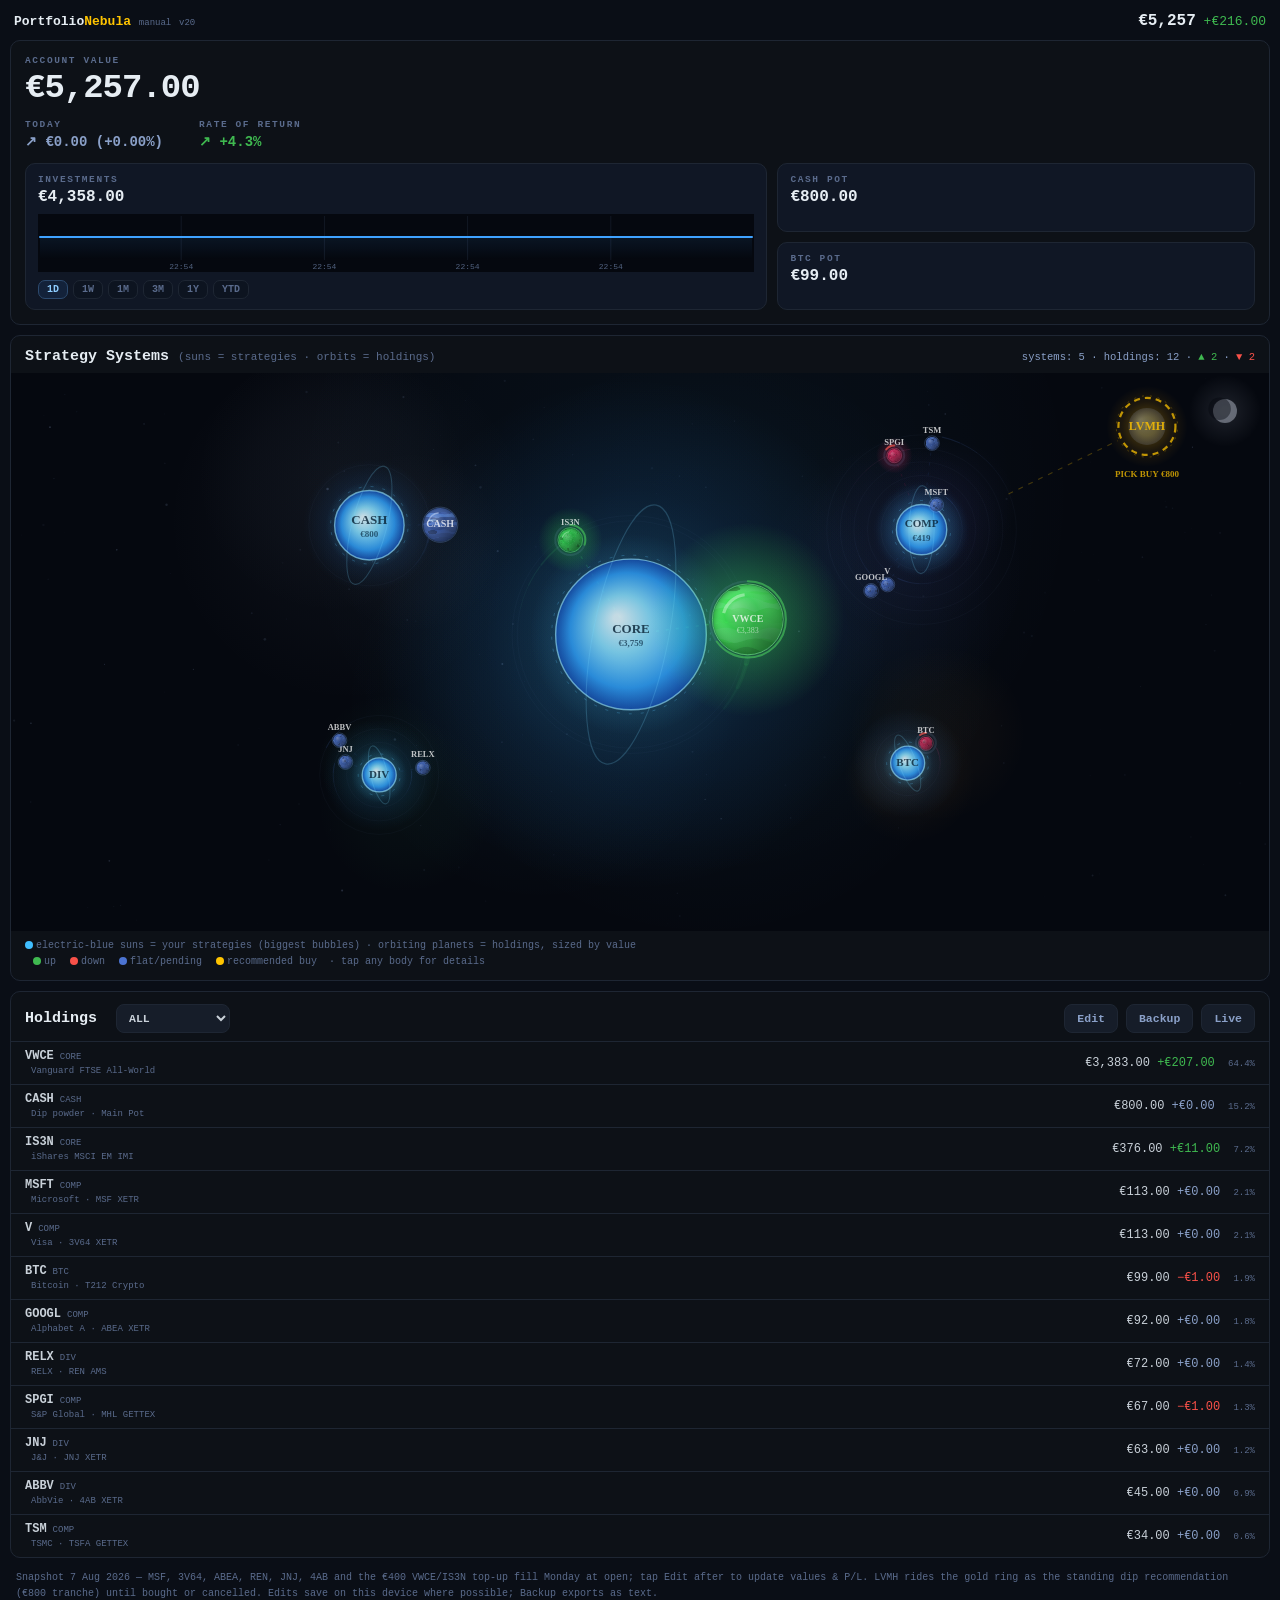
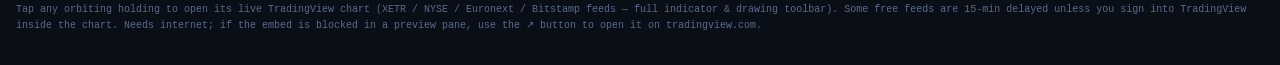
==== commit e3b1ae2d: "Visible build badge v20 in header" ====
--- a/index.html
+++ b/index.html
@@ -87,7 +87,7 @@
 <body>
 
 <div class="topline">
-  <div class="brand">Portfolio<em>Nebula</em> <span id="liveStatus" style="font-size:9px;color:var(--dim);font-weight:400">manual</span></div>
+  <div class="brand">Portfolio<em>Nebula</em> <span id="liveStatus" style="font-size:9px;color:var(--dim);font-weight:400">manual</span> <span style="font-size:9px;color:var(--dim);font-weight:400">v20</span></div>
   <div class="tot"><b id="total">—</b> <span id="delta"></span></div>
 </div>
 
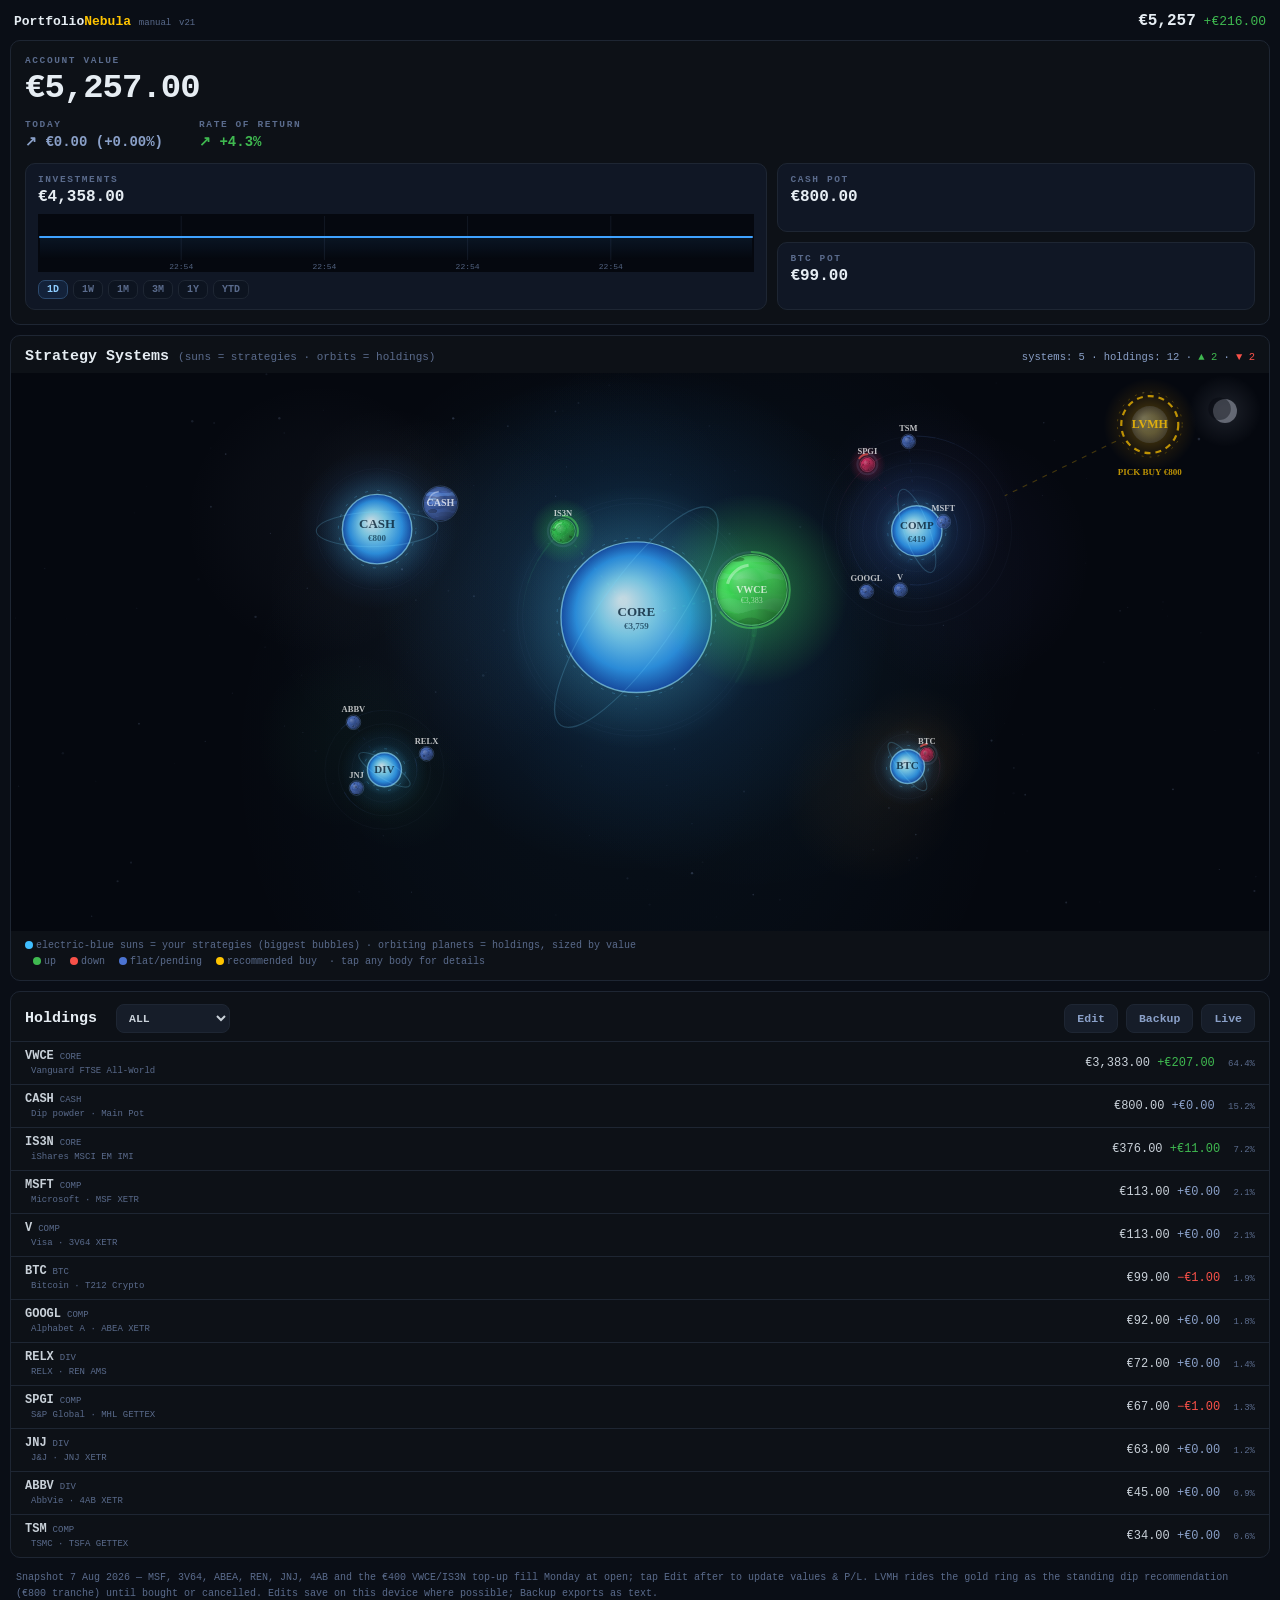
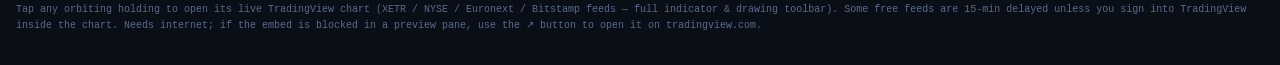
==== commit a962ecb3: "v21: keep one-tap config params in URL so Home Screen app self-configures on every launch" ====
--- a/index.html
+++ b/index.html
@@ -87,7 +87,7 @@
 <body>
 
 <div class="topline">
-  <div class="brand">Portfolio<em>Nebula</em> <span id="liveStatus" style="font-size:9px;color:var(--dim);font-weight:400">manual</span> <span style="font-size:9px;color:var(--dim);font-weight:400">v20</span></div>
+  <div class="brand">Portfolio<em>Nebula</em> <span id="liveStatus" style="font-size:9px;color:var(--dim);font-weight:400">manual</span> <span style="font-size:9px;color:var(--dim);font-weight:400">v21</span></div>
   <div class="tot"><b id="total">—</b> <span id="delta"></span></div>
 </div>
 
@@ -1259,7 +1259,9 @@
     if(q.get("wu")&&q.get("t")){
       LIVECFG.url=normUrl(q.get("wu")); LIVECFG.token=q.get("t").trim();
       cfgSave(LIVECFG);
-      history.replaceState(null,"",location.pathname);
+      /* deliberately KEEP the params in the URL: "Add to Home Screen" copies the
+         current URL, and iOS home-screen apps get their own empty storage — the
+         params re-configure the app on every launch, so the icon always goes live */
     }
   }catch(e){}
 })();
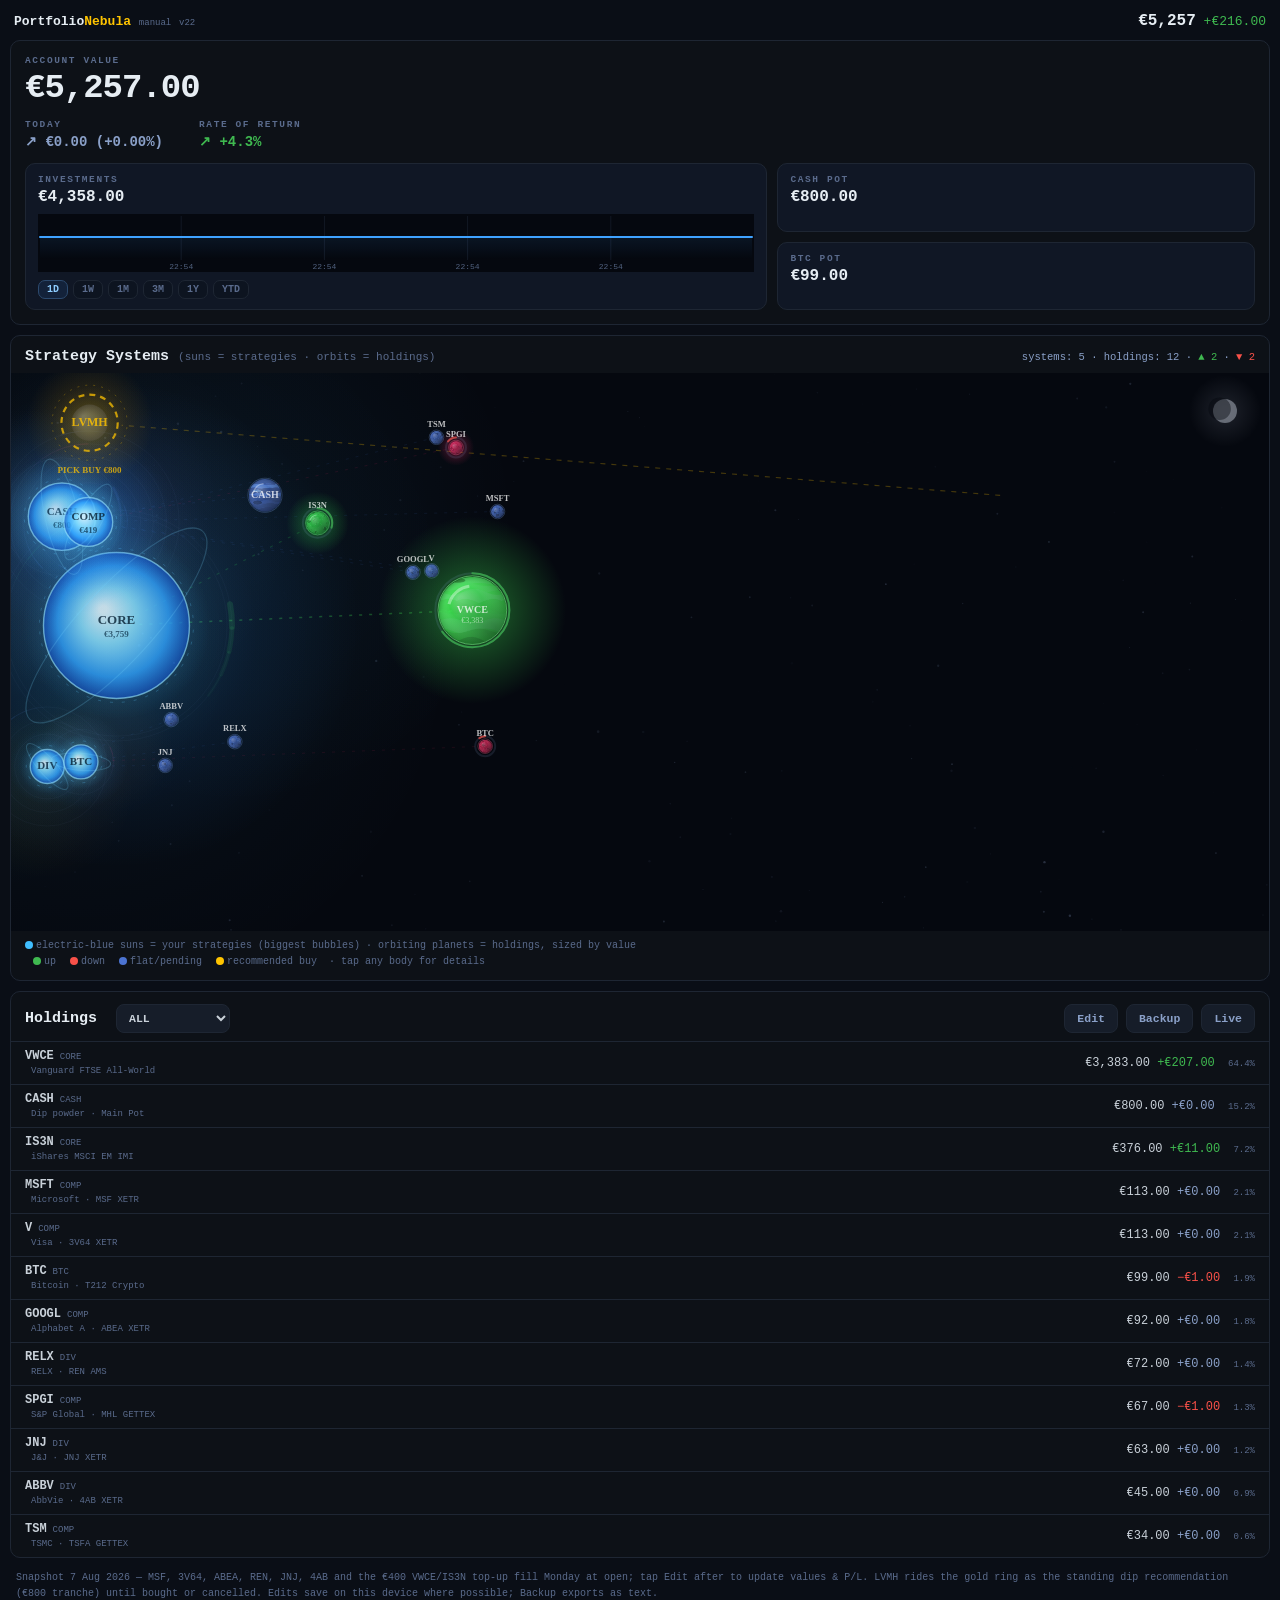
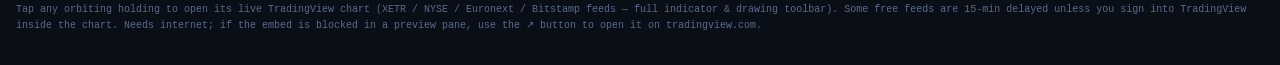
==== commit 83487a4d: "v22: period change stat follows the selected graph range (1D/1W/1M/3M/1Y/YTD)" ====
--- a/index.html
+++ b/index.html
@@ -87,7 +87,7 @@
 <body>
 
 <div class="topline">
-  <div class="brand">Portfolio<em>Nebula</em> <span id="liveStatus" style="font-size:9px;color:var(--dim);font-weight:400">manual</span> <span style="font-size:9px;color:var(--dim);font-weight:400">v21</span></div>
+  <div class="brand">Portfolio<em>Nebula</em> <span id="liveStatus" style="font-size:9px;color:var(--dim);font-weight:400">manual</span> <span style="font-size:9px;color:var(--dim);font-weight:400">v22</span></div>
   <div class="tot"><b id="total">—</b> <span id="delta"></span></div>
 </div>
 
@@ -96,7 +96,7 @@
     <div class="alabel">ACCOUNT VALUE</div>
     <div id="acctVal">—</div>
     <div style="display:flex;gap:36px;margin-bottom:13px">
-      <div><div class="alabel">TODAY</div><div id="acct24" class="astat fl">—</div></div>
+      <div><div class="alabel" id="acct24Label">TODAY</div><div id="acct24" class="astat fl">—</div></div>
       <div><div class="alabel">RATE OF RETURN</div><div id="acctRor" class="astat fl">—</div></div>
     </div>
     <div style="display:flex;gap:10px;flex-wrap:wrap">
@@ -321,14 +321,7 @@
   if(r==="YTD"){var d=new Date();return new Date(d.getFullYear(),0,1).getTime();}
   return now-24*3600*1000;   /* 1D */
 }
-function drawSpark(){
-  var sc=document.getElementById("spark");
-  if(!sc||!sc.getContext)return;
-  var dpr=Math.min((window.devicePixelRatio||1),2);
-  var w=sc.clientWidth||200,h=sc.clientHeight||58;
-  if(!w||!h)return;
-  sc.width=Math.round(w*dpr); sc.height=Math.round(h*dpr);
-  var g=sc.getContext("2d"); g.setTransform(dpr,0,0,dpr,0,0);
+function rangePts(){
   var cut=rangeCutoff(RANGE);
   /* 1D reads the per-minute series; longer ranges read the one-point-per-day series,
      padded with the minute series while the daily history is still young */
@@ -345,6 +338,38 @@
       pts=merged;
     }
   }
+  return pts;
+}
+/* period change stat — follows the selected graph range */
+var LASTTOT=0,LASTDAYCH=0,LASTDAYPCT=0;
+function updateRangeStat(){
+  var e=document.getElementById("acct24"); if(!e)return;
+  var lab=document.getElementById("acct24Label");
+  var ch,pct,labTxt,pctOk=true;
+  if(RANGE==="1D"){ ch=LASTDAYCH; pct=LASTDAYPCT; labTxt="TODAY"; }
+  else{
+    labTxt=(RANGE==="YTD"?"YTD":RANGE)+" CHANGE";
+    var pts=rangePts();
+    if(pts.length&&LASTTOT){
+      var base=pts[0][1];
+      ch=LASTTOT-base;
+      if(base>=1){ pct=100*ch/base; } else { pct=0; pctOk=false; }  /* period started near €0 */
+    }else{ ch=0; pct=0; }
+  }
+  if(lab)lab.textContent=labTxt;
+  e.className="astat "+(Math.abs(ch)<0.005?"fl":(ch>=0?"up":"dn"));
+  e.textContent=(ch>=0?"↗ ":"↘ ")+"€"+Math.abs(ch).toLocaleString("en-IE",{minimumFractionDigits:2,maximumFractionDigits:2})+
+    (pctOk?" ("+(pct>=0?"+":"−")+Math.abs(pct).toFixed(2)+"%)":"");
+}
+function drawSpark(){
+  var sc=document.getElementById("spark");
+  if(!sc||!sc.getContext)return;
+  var dpr=Math.min((window.devicePixelRatio||1),2);
+  var w=sc.clientWidth||200,h=sc.clientHeight||58;
+  if(!w||!h)return;
+  sc.width=Math.round(w*dpr); sc.height=Math.round(h*dpr);
+  var g=sc.getContext("2d"); g.setTransform(dpr,0,0,dpr,0,0);
+  var pts=rangePts();
   if(!pts.length)return;
   if(pts.length===1) pts=[[pts[0][0]-60000,pts[0][1]],[Date.now(),pts[0][1]]];
   var plotB=h-12;   /* reserve a strip for time labels */
@@ -390,7 +415,7 @@
     b.addEventListener("click",function(){
       RANGE=b.dataset.r;
       try{localStorage.setItem(RKEY,RANGE);}catch(_){}
-      mark(); drawSpark();
+      mark(); drawSpark(); updateRangeStat();
     });
   });
   mark();
@@ -419,11 +444,8 @@
     try{localStorage.setItem(ABKEY,JSON.stringify(AB));}catch(_){}
   }
   var ch=(AB.d===day&&AB.v)?tot-AB.v:0, chPct=(AB.d===day&&AB.v)?100*ch/AB.v:0;
-  if(e=document.getElementById("acct24")){
-    e.className="astat "+(Math.abs(ch)<0.005?"fl":(ch>=0?"up":"dn"));
-    e.textContent=(ch>=0?"↗ ":"↘ ")+"€"+Math.abs(ch).toLocaleString("en-IE",{minimumFractionDigits:2,maximumFractionDigits:2})+
-      " ("+(chPct>=0?"+":"−")+Math.abs(chPct).toFixed(2)+"%)";
-  }
+  LASTTOT=tot; LASTDAYCH=ch; LASTDAYPCT=chPct;
+  updateRangeStat();
   /* rate of return: total unrealised P/L over cost */
   var cost=tot-pl, ror=cost>0?100*pl/cost:0;
   if(e=document.getElementById("acctRor")){
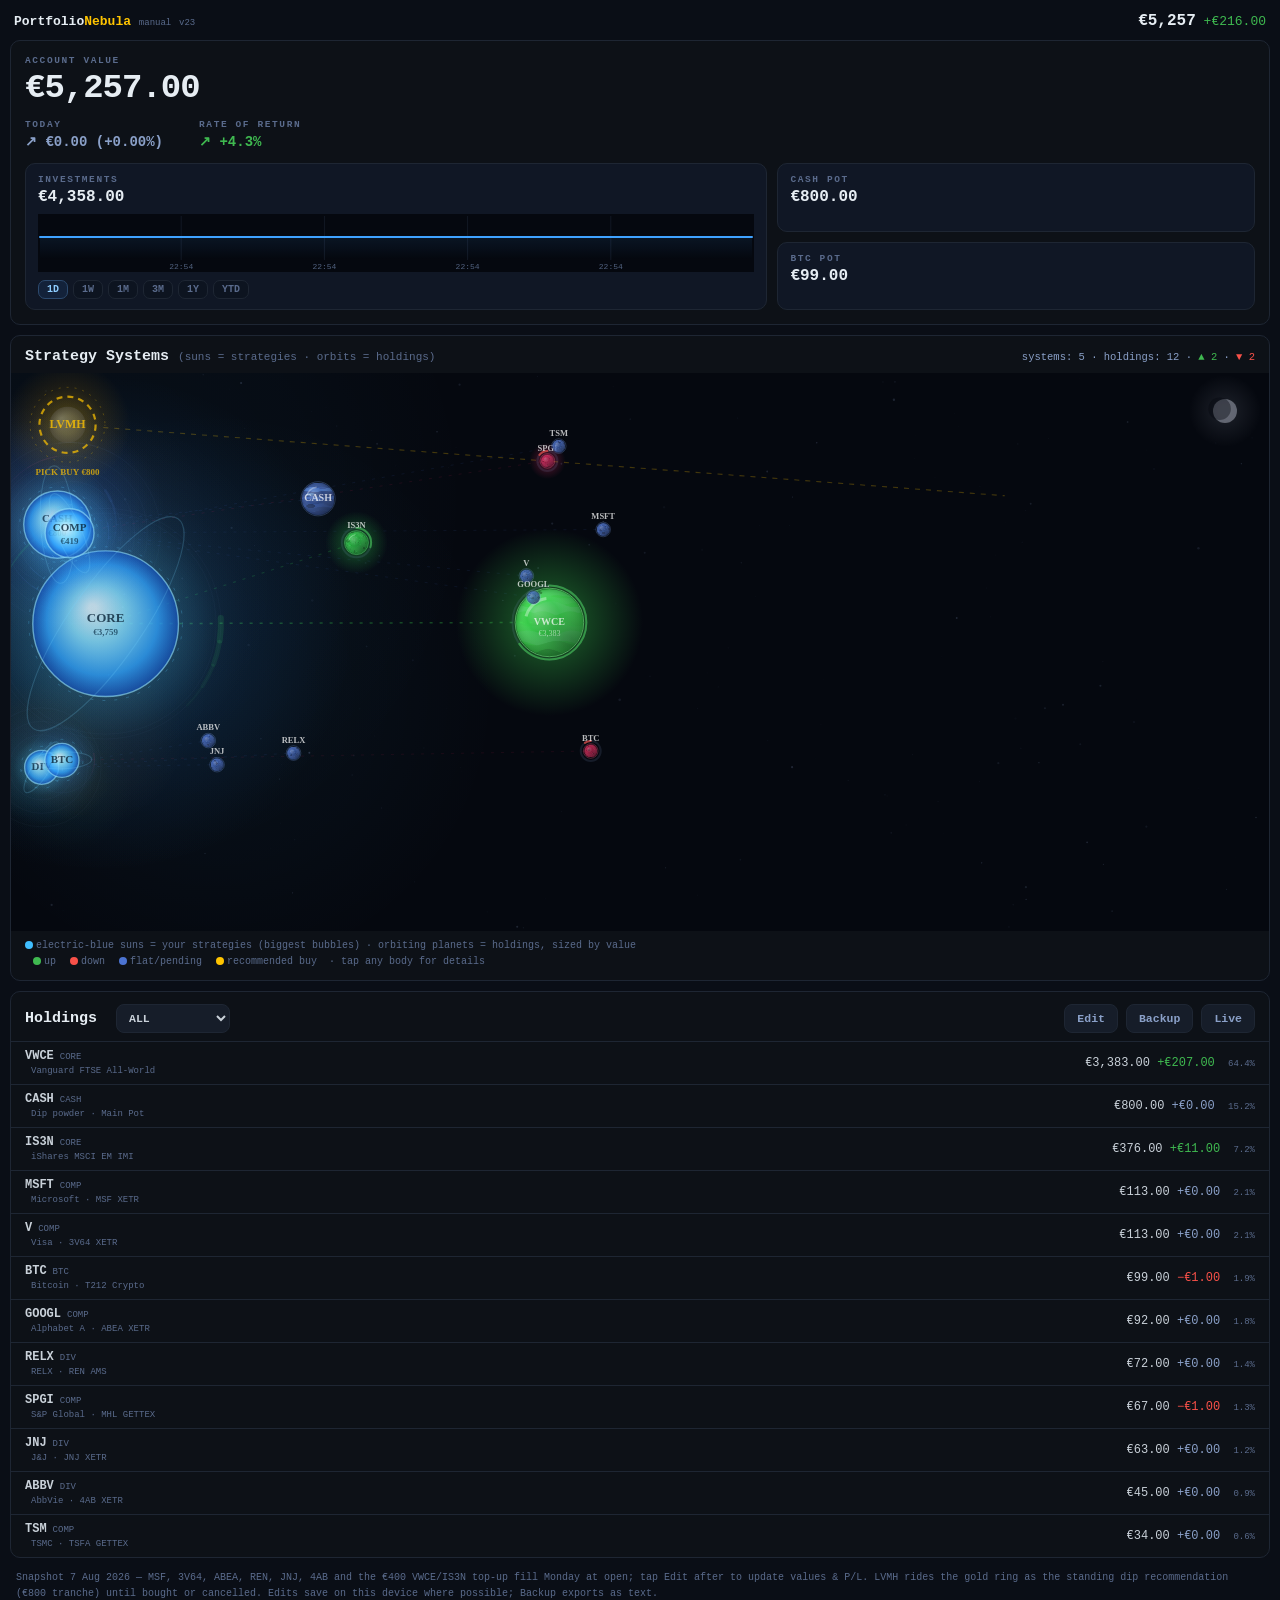
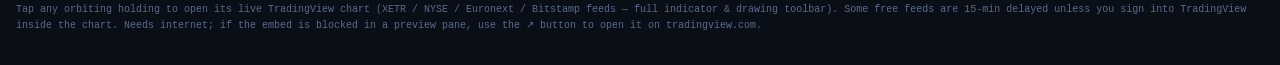
==== commit d7f15c84: "v23: self-updater — app detects new builds and offers one-tap refresh" ====
--- a/index.html
+++ b/index.html
@@ -8,6 +8,7 @@
 <meta name="apple-mobile-web-app-title" content="Nebula">
 <meta name="theme-color" content="#05080f">
 <title>Portfolio Nebula — Final Trade style</title>
+<!--BUILD:23-->
 <style>
   :root{
     color-scheme:dark;
@@ -87,7 +88,7 @@
 <body>
 
 <div class="topline">
-  <div class="brand">Portfolio<em>Nebula</em> <span id="liveStatus" style="font-size:9px;color:var(--dim);font-weight:400">manual</span> <span style="font-size:9px;color:var(--dim);font-weight:400">v22</span></div>
+  <div class="brand">Portfolio<em>Nebula</em> <span id="liveStatus" style="font-size:9px;color:var(--dim);font-weight:400">manual</span> <span style="font-size:9px;color:var(--dim);font-weight:400">v23</span></div>
   <div class="tot"><b id="total">—</b> <span id="delta"></span></div>
 </div>
 
@@ -1419,6 +1420,26 @@
   pollT212(); pollBTC();
 });
 pollT212(); pollBTC();   /* poll immediately on load — don't wait for the first interval */
+/* self-updater: check the server copy every 3 min; offer one-tap refresh when newer */
+var BUILD=23;
+function checkUpdate(){
+  if(typeof location==="undefined")return;
+  fetch(location.pathname+"?upd="+Date.now(),{cache:"no-store"})
+    .then(function(r){return r.text();})
+    .then(function(t){
+      var m=t.match(/BUILD:(\d+)/);
+      if(m&&parseInt(m[1],10)>BUILD&&!document.getElementById("updChip")){
+        var b=document.createElement("button");
+        b.id="updChip"; b.textContent="⬆ update ready — tap to refresh";
+        b.style.cssText="position:fixed;bottom:14px;left:50%;transform:translateX(-50%);z-index:60;"+
+          "background:#13223a;color:#8ecdff;border:1px solid #2c4a6e;border-radius:16px;"+
+          "padding:8px 14px;font:600 12px ui-monospace,monospace;box-shadow:0 4px 16px rgba(0,0,0,0.5);";
+        b.addEventListener("click",function(){ location.reload(); });
+        document.body.appendChild(b);
+      }
+    }).catch(function(_){});
+}
+setInterval(checkUpdate,180000); setTimeout(checkUpdate,15000);
 setInterval(pollT212,30000);
 setInterval(pollBTC,60000);
 
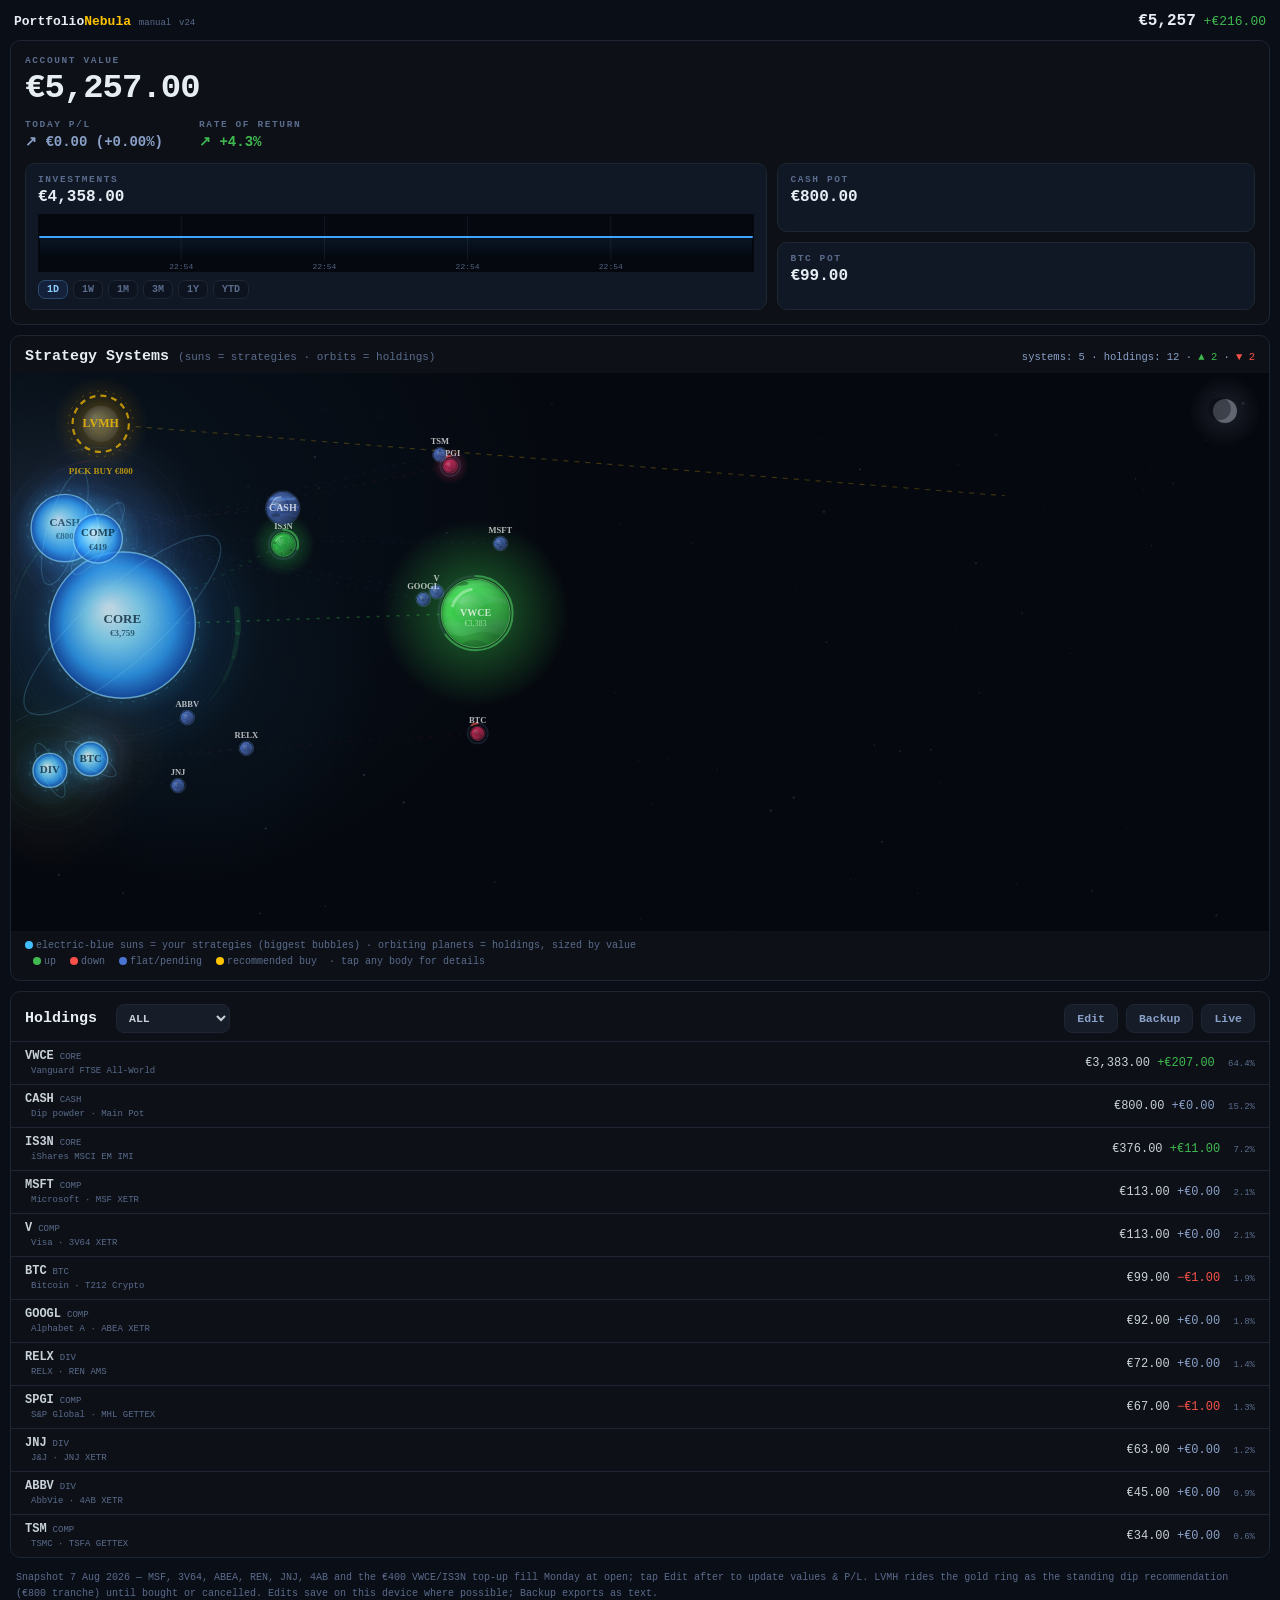
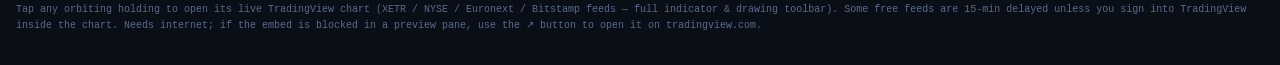
==== commit eb809656: "v24: period stats are true P/L — deposits/withdrawals stripped via transaction history" ====
--- a/index.html
+++ b/index.html
@@ -8,7 +8,7 @@
 <meta name="apple-mobile-web-app-title" content="Nebula">
 <meta name="theme-color" content="#05080f">
 <title>Portfolio Nebula — Final Trade style</title>
-<!--BUILD:23-->
+<!--BUILD:24-->
 <style>
   :root{
     color-scheme:dark;
@@ -88,7 +88,7 @@
 <body>
 
 <div class="topline">
-  <div class="brand">Portfolio<em>Nebula</em> <span id="liveStatus" style="font-size:9px;color:var(--dim);font-weight:400">manual</span> <span style="font-size:9px;color:var(--dim);font-weight:400">v23</span></div>
+  <div class="brand">Portfolio<em>Nebula</em> <span id="liveStatus" style="font-size:9px;color:var(--dim);font-weight:400">manual</span> <span style="font-size:9px;color:var(--dim);font-weight:400">v24</span></div>
   <div class="tot"><b id="total">—</b> <span id="delta"></span></div>
 </div>
 
@@ -341,23 +341,88 @@
   }
   return pts;
 }
-/* period change stat — follows the selected graph range */
-var LASTTOT=0,LASTDAYCH=0,LASTDAYPCT=0;
+/* ── external cash flows (deposits & withdrawals) — so period stats measure
+      PERFORMANCE, not money you moved in or out. Fetched once from the relay's
+      transaction history (immutable, cached in localStorage), head refreshed on load.
+      TRANSFER (to Spending pot / Crypto) stays inside the tracked total → not a flow. */
+var FKEY="tft-nebula-flows-v1";
+var FLOWS=(function(){try{var s=localStorage.getItem(FKEY);if(s)return JSON.parse(s);}catch(e){}
+  return {items:[],complete:false,cur:null,time:null,oldest:null};})();
+function flowsSave(){ try{localStorage.setItem(FKEY,JSON.stringify(FLOWS));}catch(_){}}
+function flowsAdd(x){
+  var ty=x.type||"";
+  if(ty!=="DEPOSIT"&&ty!=="WITHDRAW")return;
+  var ms=Date.parse(x.dateTime||x.time||""); if(!ms)return;
+  var key=ms+"|"+(x.amount||0);
+  if(FLOWS.items.some(function(f){return f[0]+"|"+f[1]===key;}))return;
+  FLOWS.items.push([ms,x.amount||0]);
+  if(FLOWS.oldest==null||ms<FLOWS.oldest)FLOWS.oldest=ms;
+}
+function flowsParseNext(np){
+  np=String(np||""); if(!np)return {};
+  var qs=np.indexOf("?")>=0?np.split("?")[1]:np;
+  var p=new URLSearchParams(qs);
+  return {cur:p.get("cursor"),time:p.get("time")};
+}
+function flowsPage(cur,time,cb){
+  if(!LIVECFG.url||!LIVECFG.token)return;
+  var u=normUrl(LIVECFG.url)+"/transactions?t="+encodeURIComponent(LIVECFG.token)+"&limit=50"
+    +(cur?"&cursor="+encodeURIComponent(cur):"")+(time?"&time="+encodeURIComponent(time):"");
+  fetch(u).then(function(r){return r.json();}).then(cb).catch(function(_){});
+}
+function flowsBackfill(){
+  if(FLOWS.complete)return;
+  flowsPage(FLOWS.cur,FLOWS.time,function(tx){
+    if(!tx||!tx.items)return;                 /* error / rate limit — try next load */
+    tx.items.forEach(flowsAdd);
+    if(tx.items.length){
+      var last=tx.items[tx.items.length-1];
+      var lms=Date.parse(last.dateTime||last.time||"");
+      if(lms&&(FLOWS.oldest==null||lms<FLOWS.oldest))FLOWS.oldest=lms;
+    }
+    var nx=flowsParseNext(tx.nextPagePath);
+    if(!tx.nextPagePath||!nx.cur){ FLOWS.complete=true; }
+    else{ FLOWS.cur=nx.cur; FLOWS.time=nx.time; }
+    flowsSave(); updateRangeStat();
+    if(!FLOWS.complete) setTimeout(flowsBackfill,12000);  /* respect T212 history rate limits */
+  });
+}
+function flowsRefreshHead(){   /* newest transactions appear at the head — merge them in */
+  flowsPage(null,null,function(tx){
+    if(!tx||!tx.items)return;
+    tx.items.forEach(flowsAdd);
+    flowsSave(); updateRangeStat();
+  });
+}
+function flowsSince(t0){
+  var s=0; FLOWS.items.forEach(function(f){ if(f[0]>t0)s+=f[1]; });
+  return s;
+}
+/* period P/L stat — follows the selected graph range, deposit/withdrawal-adjusted */
+var LASTTOT=0;
 function updateRangeStat(){
   var e=document.getElementById("acct24"); if(!e)return;
   var lab=document.getElementById("acct24Label");
-  var ch,pct,labTxt,pctOk=true;
-  if(RANGE==="1D"){ ch=LASTDAYCH; pct=LASTDAYPCT; labTxt="TODAY"; }
-  else{
-    labTxt=(RANGE==="YTD"?"YTD":RANGE)+" CHANGE";
+  var base,t0,labTxt;
+  if(RANGE==="1D"){
+    labTxt="TODAY P/L";
+    var mid=new Date(); mid.setHours(0,0,0,0); t0=mid.getTime();
+    base=(AB&&AB.d===new Date().toDateString())?AB.v:LASTTOT;
+  }else{
+    labTxt=(RANGE==="YTD"?"YTD":RANGE)+" P/L";
     var pts=rangePts();
-    if(pts.length&&LASTTOT){
-      var base=pts[0][1];
-      ch=LASTTOT-base;
-      if(base>=1){ pct=100*ch/base; } else { pct=0; pctOk=false; }  /* period started near €0 */
-    }else{ ch=0; pct=0; }
+    if(pts.length){ base=pts[0][1]; t0=pts[0][0]; }
+    else{ base=LASTTOT; t0=Date.now(); }
   }
   if(lab)lab.textContent=labTxt;
+  /* if the flow history doesn't reach back to the period start yet, hold off */
+  if(RANGE!=="1D"&&!FLOWS.complete&&(FLOWS.oldest==null||FLOWS.oldest>t0)){
+    e.className="astat fl"; e.textContent="… loading flows"; return;
+  }
+  var net=flowsSince(t0);
+  var ch=LASTTOT-base-net;
+  var denom=base+Math.max(0,net);
+  var pctOk=denom>=1, pct=pctOk?100*ch/denom:0;
   e.className="astat "+(Math.abs(ch)<0.005?"fl":(ch>=0?"up":"dn"));
   e.textContent=(ch>=0?"↗ ":"↘ ")+"€"+Math.abs(ch).toLocaleString("en-IE",{minimumFractionDigits:2,maximumFractionDigits:2})+
     (pctOk?" ("+(pct>=0?"+":"−")+Math.abs(pct).toFixed(2)+"%)":"");
@@ -444,8 +509,7 @@
     AB={d:day,v:tot,live:(typeof liveOK!=="undefined"&&liveOK)};
     try{localStorage.setItem(ABKEY,JSON.stringify(AB));}catch(_){}
   }
-  var ch=(AB.d===day&&AB.v)?tot-AB.v:0, chPct=(AB.d===day&&AB.v)?100*ch/AB.v:0;
-  LASTTOT=tot; LASTDAYCH=ch; LASTDAYPCT=chPct;
+  LASTTOT=tot;
   updateRangeStat();
   /* rate of return: total unrealised P/L over cost */
   var cost=tot-pl, ror=cost>0?100*pl/cost:0;
@@ -1420,8 +1484,9 @@
   pollT212(); pollBTC();
 });
 pollT212(); pollBTC();   /* poll immediately on load — don't wait for the first interval */
+setTimeout(flowsRefreshHead,2000); setTimeout(flowsBackfill,8000);
 /* self-updater: check the server copy every 3 min; offer one-tap refresh when newer */
-var BUILD=23;
+var BUILD=24;
 function checkUpdate(){
   if(typeof location==="undefined")return;
   fetch(location.pathname+"?upd="+Date.now(),{cache:"no-store"})
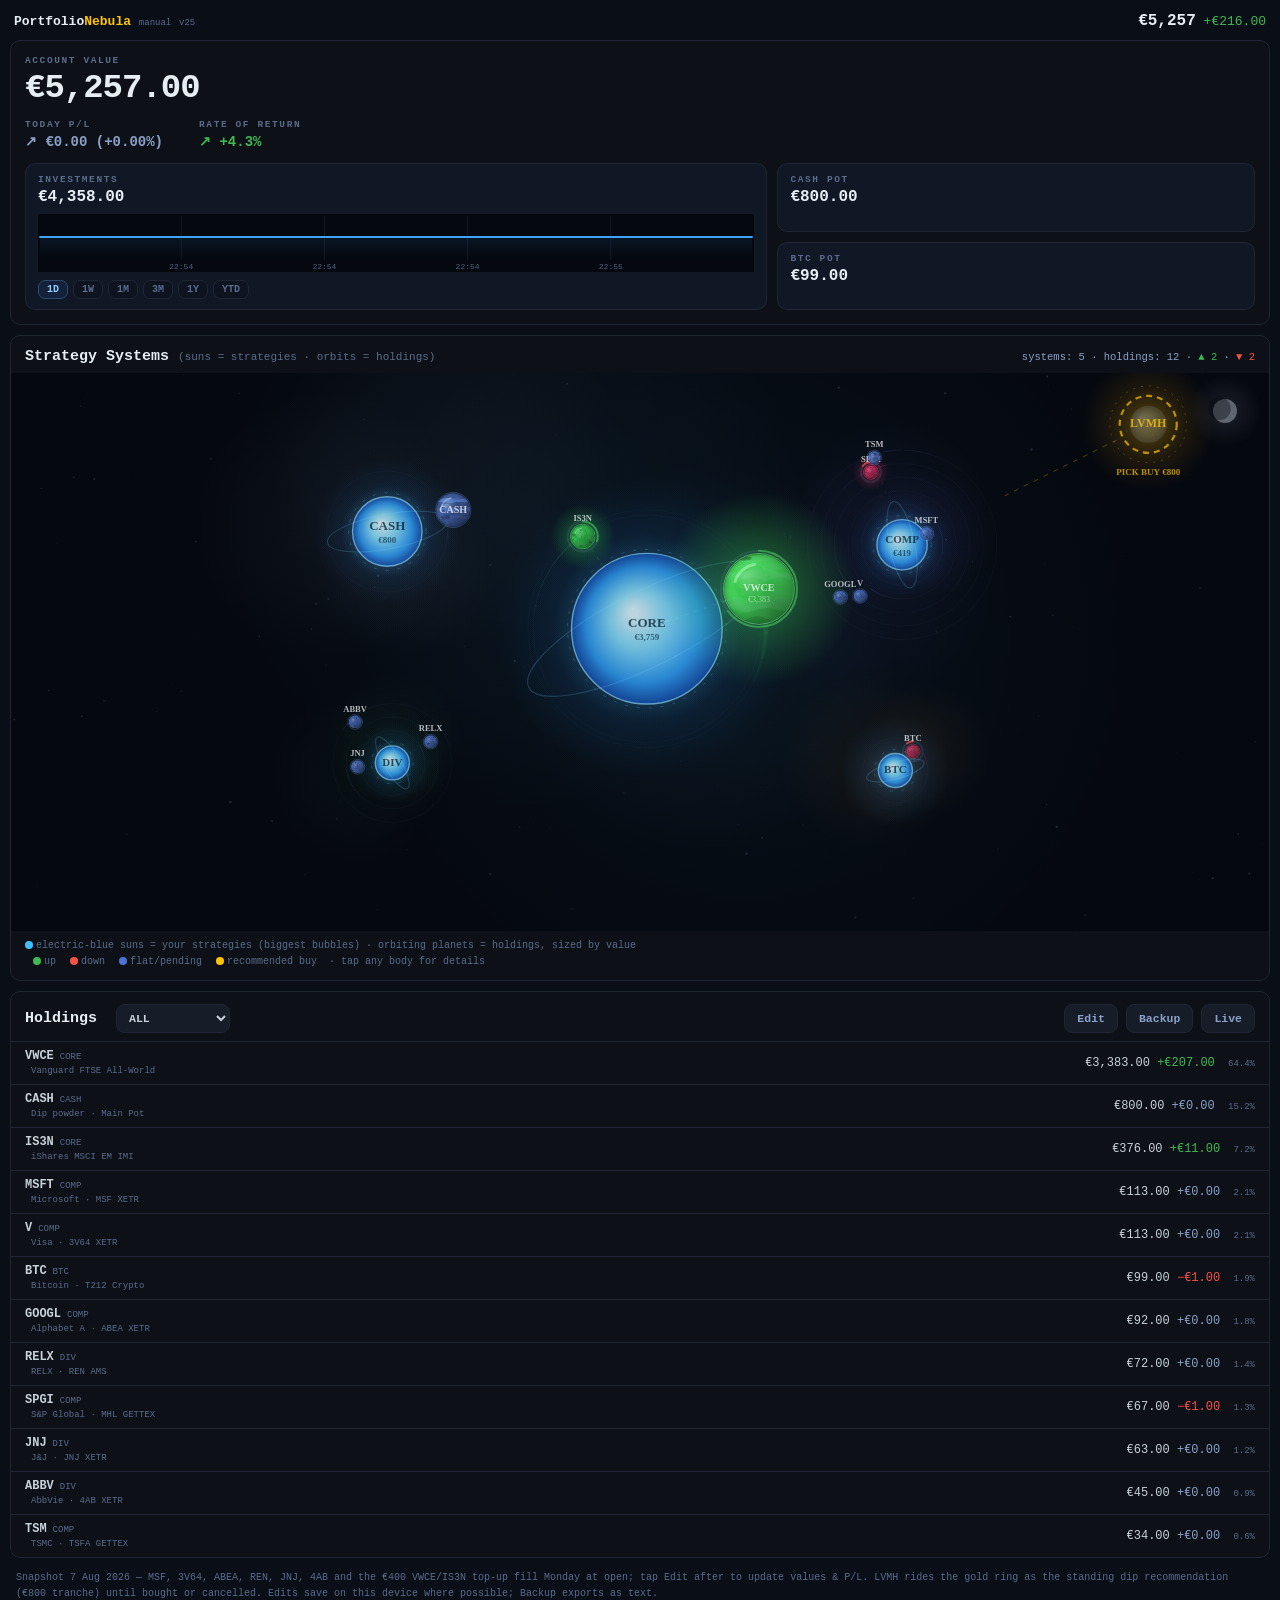
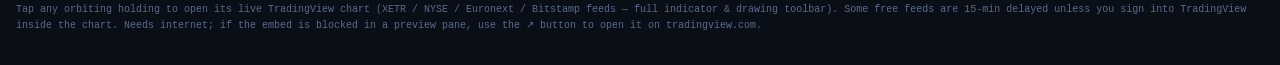
==== commit f875ab9f: "v25: flows sync retries on errors and resumes via live poll — no more stuck loading state" ====
--- a/index.html
+++ b/index.html
@@ -8,7 +8,7 @@
 <meta name="apple-mobile-web-app-title" content="Nebula">
 <meta name="theme-color" content="#05080f">
 <title>Portfolio Nebula — Final Trade style</title>
-<!--BUILD:24-->
+<!--BUILD:25-->
 <style>
   :root{
     color-scheme:dark;
@@ -88,7 +88,7 @@
 <body>
 
 <div class="topline">
-  <div class="brand">Portfolio<em>Nebula</em> <span id="liveStatus" style="font-size:9px;color:var(--dim);font-weight:400">manual</span> <span style="font-size:9px;color:var(--dim);font-weight:400">v24</span></div>
+  <div class="brand">Portfolio<em>Nebula</em> <span id="liveStatus" style="font-size:9px;color:var(--dim);font-weight:400">manual</span> <span style="font-size:9px;color:var(--dim);font-weight:400">v25</span></div>
   <div class="tot"><b id="total">—</b> <span id="delta"></span></div>
 </div>
 
@@ -368,12 +368,18 @@
   if(!LIVECFG.url||!LIVECFG.token)return;
   var u=normUrl(LIVECFG.url)+"/transactions?t="+encodeURIComponent(LIVECFG.token)+"&limit=50"
     +(cur?"&cursor="+encodeURIComponent(cur):"")+(time?"&time="+encodeURIComponent(time):"");
-  fetch(u).then(function(r){return r.json();}).then(cb).catch(function(_){});
+  fetch(u).then(function(r){return r.json();}).then(cb).catch(function(_){ cb(null); });
+}
+var _flowsTimer=null;
+function scheduleFlows(ms){
+  if(FLOWS.complete)return;
+  if(_flowsTimer)clearTimeout(_flowsTimer);
+  _flowsTimer=setTimeout(function(){_flowsTimer=null;flowsBackfill();},ms);
 }
 function flowsBackfill(){
   if(FLOWS.complete)return;
   flowsPage(FLOWS.cur,FLOWS.time,function(tx){
-    if(!tx||!tx.items)return;                 /* error / rate limit — try next load */
+    if(!tx||!tx.items){ scheduleFlows(20000); return; }   /* error / rate limit — retry */
     tx.items.forEach(flowsAdd);
     if(tx.items.length){
       var last=tx.items[tx.items.length-1];
@@ -384,7 +390,7 @@
     if(!tx.nextPagePath||!nx.cur){ FLOWS.complete=true; }
     else{ FLOWS.cur=nx.cur; FLOWS.time=nx.time; }
     flowsSave(); updateRangeStat();
-    if(!FLOWS.complete) setTimeout(flowsBackfill,12000);  /* respect T212 history rate limits */
+    scheduleFlows(11000);   /* respect T212 history rate limits */
   });
 }
 function flowsRefreshHead(){   /* newest transactions appear at the head — merge them in */
@@ -417,7 +423,7 @@
   if(lab)lab.textContent=labTxt;
   /* if the flow history doesn't reach back to the period start yet, hold off */
   if(RANGE!=="1D"&&!FLOWS.complete&&(FLOWS.oldest==null||FLOWS.oldest>t0)){
-    e.className="astat fl"; e.textContent="… loading flows"; return;
+    e.className="astat fl"; e.textContent="… syncing history (≈1 min)"; return;
   }
   var net=flowsSince(t0);
   var ch=LASTTOT-base-net;
@@ -1436,6 +1442,7 @@
     .then(function(j){
       liveOK=true; applyLive(j);
       var ts=new Date(); setStatus("LIVE "+ts.toTimeString().slice(0,8),true);
+      if(!FLOWS.complete&&!_flowsTimer) scheduleFlows(2000);  /* keep the history sync alive */
     })
     .catch(function(e){ liveOK=false; setStatus("live error: "+(e&&e.message||"network"),false); });
 }
@@ -1486,7 +1493,7 @@
 pollT212(); pollBTC();   /* poll immediately on load — don't wait for the first interval */
 setTimeout(flowsRefreshHead,2000); setTimeout(flowsBackfill,8000);
 /* self-updater: check the server copy every 3 min; offer one-tap refresh when newer */
-var BUILD=24;
+var BUILD=25;
 function checkUpdate(){
   if(typeof location==="undefined")return;
   fetch(location.pathname+"?upd="+Date.now(),{cache:"no-store"})
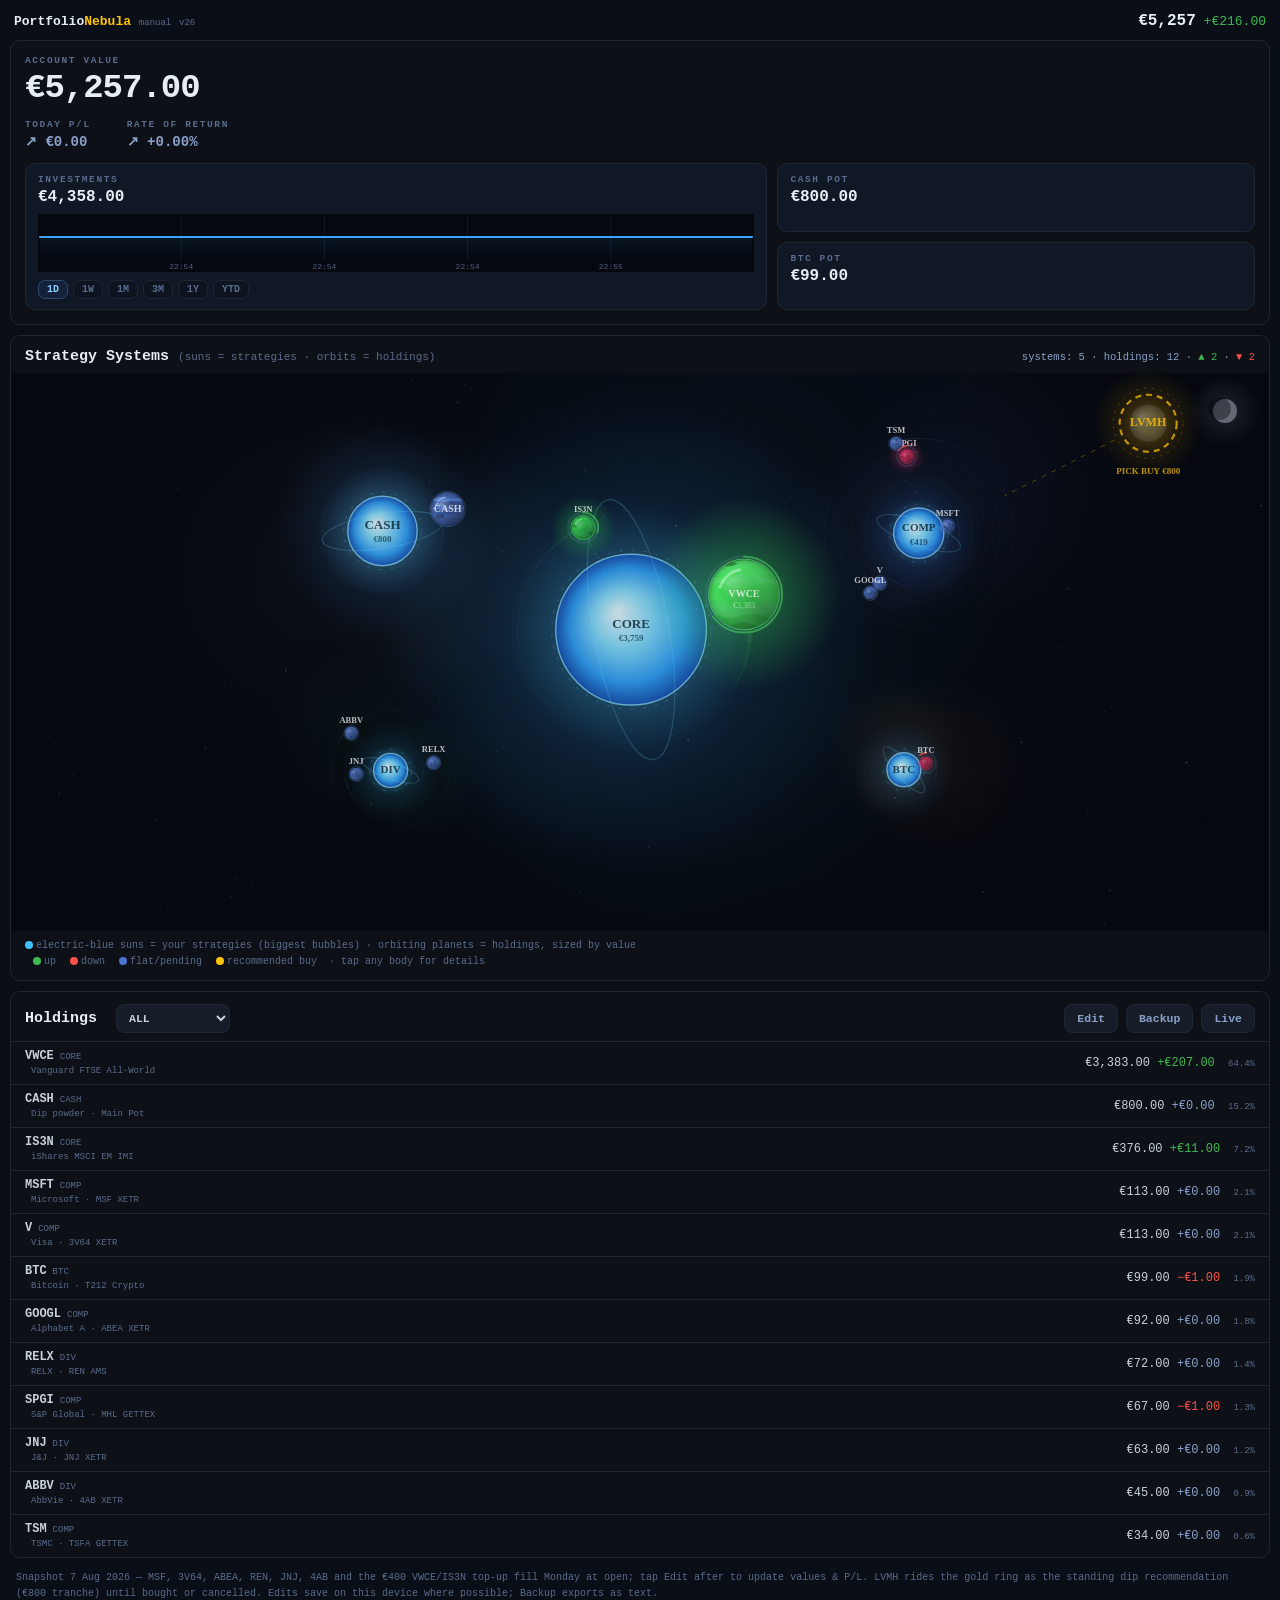
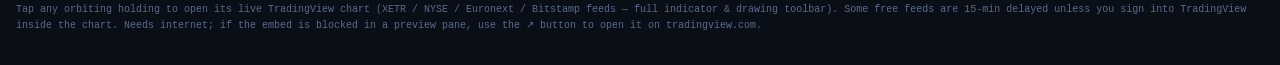
==== commit af5d35d7: "v26: RATE OF RETURN follows the selected graph period (period % moves there, € stays left)" ====
--- a/index.html
+++ b/index.html
@@ -8,7 +8,7 @@
 <meta name="apple-mobile-web-app-title" content="Nebula">
 <meta name="theme-color" content="#05080f">
 <title>Portfolio Nebula — Final Trade style</title>
-<!--BUILD:25-->
+<!--BUILD:26-->
 <style>
   :root{
     color-scheme:dark;
@@ -88,7 +88,7 @@
 <body>
 
 <div class="topline">
-  <div class="brand">Portfolio<em>Nebula</em> <span id="liveStatus" style="font-size:9px;color:var(--dim);font-weight:400">manual</span> <span style="font-size:9px;color:var(--dim);font-weight:400">v25</span></div>
+  <div class="brand">Portfolio<em>Nebula</em> <span id="liveStatus" style="font-size:9px;color:var(--dim);font-weight:400">manual</span> <span style="font-size:9px;color:var(--dim);font-weight:400">v26</span></div>
   <div class="tot"><b id="total">—</b> <span id="delta"></span></div>
 </div>
 
@@ -421,17 +421,26 @@
     else{ base=LASTTOT; t0=Date.now(); }
   }
   if(lab)lab.textContent=labTxt;
+  var er=document.getElementById("acctRor");
   /* if the flow history doesn't reach back to the period start yet, hold off */
   if(RANGE!=="1D"&&!FLOWS.complete&&(FLOWS.oldest==null||FLOWS.oldest>t0)){
-    e.className="astat fl"; e.textContent="… syncing history (≈1 min)"; return;
+    e.className="astat fl"; e.textContent="… syncing history (≈1 min)";
+    if(er){ er.className="astat fl"; er.textContent="…"; }
+    return;
   }
   var net=flowsSince(t0);
   var ch=LASTTOT-base-net;
   var denom=base+Math.max(0,net);
   var pctOk=denom>=1, pct=pctOk?100*ch/denom:0;
   e.className="astat "+(Math.abs(ch)<0.005?"fl":(ch>=0?"up":"dn"));
-  e.textContent=(ch>=0?"↗ ":"↘ ")+"€"+Math.abs(ch).toLocaleString("en-IE",{minimumFractionDigits:2,maximumFractionDigits:2})+
-    (pctOk?" ("+(pct>=0?"+":"−")+Math.abs(pct).toFixed(2)+"%)":"");
+  e.textContent=(ch>=0?"↗ ":"↘ ")+"€"+Math.abs(ch).toLocaleString("en-IE",{minimumFractionDigits:2,maximumFractionDigits:2});
+  /* RATE OF RETURN mirrors the same period as a percentage */
+  if(er){
+    if(pctOk){
+      er.textContent=(pct>=0?"↗ +":"↘ −")+Math.abs(pct).toFixed(2)+"%";
+      er.className="astat "+(Math.abs(pct)<0.005?"fl":(pct>=0?"up":"dn"));
+    }else{ er.textContent="—"; er.className="astat fl"; }
+  }
 }
 function drawSpark(){
   var sc=document.getElementById("spark");
@@ -516,13 +525,7 @@
     try{localStorage.setItem(ABKEY,JSON.stringify(AB));}catch(_){}
   }
   LASTTOT=tot;
-  updateRangeStat();
-  /* rate of return: total unrealised P/L over cost */
-  var cost=tot-pl, ror=cost>0?100*pl/cost:0;
-  if(e=document.getElementById("acctRor")){
-    e.textContent=(ror>=0?"↗ +":"↘ −")+Math.abs(ror).toFixed(1)+"%";
-    e.className="astat "+(ror>=0?"up":"dn");
-  }
+  updateRangeStat();   /* also drives RATE OF RETURN — both follow the selected period */
   /* 24h history for the sparkline — one point per minute, live (or manual-mode) totals only */
   var now=Date.now();
   if(canBase&&(!HIST.length||now-HIST[HIST.length-1][0]>=60000)){
@@ -1493,7 +1496,7 @@
 pollT212(); pollBTC();   /* poll immediately on load — don't wait for the first interval */
 setTimeout(flowsRefreshHead,2000); setTimeout(flowsBackfill,8000);
 /* self-updater: check the server copy every 3 min; offer one-tap refresh when newer */
-var BUILD=25;
+var BUILD=26;
 function checkUpdate(){
   if(typeof location==="undefined")return;
   fetch(location.pathname+"?upd="+Date.now(),{cache:"no-store"})
